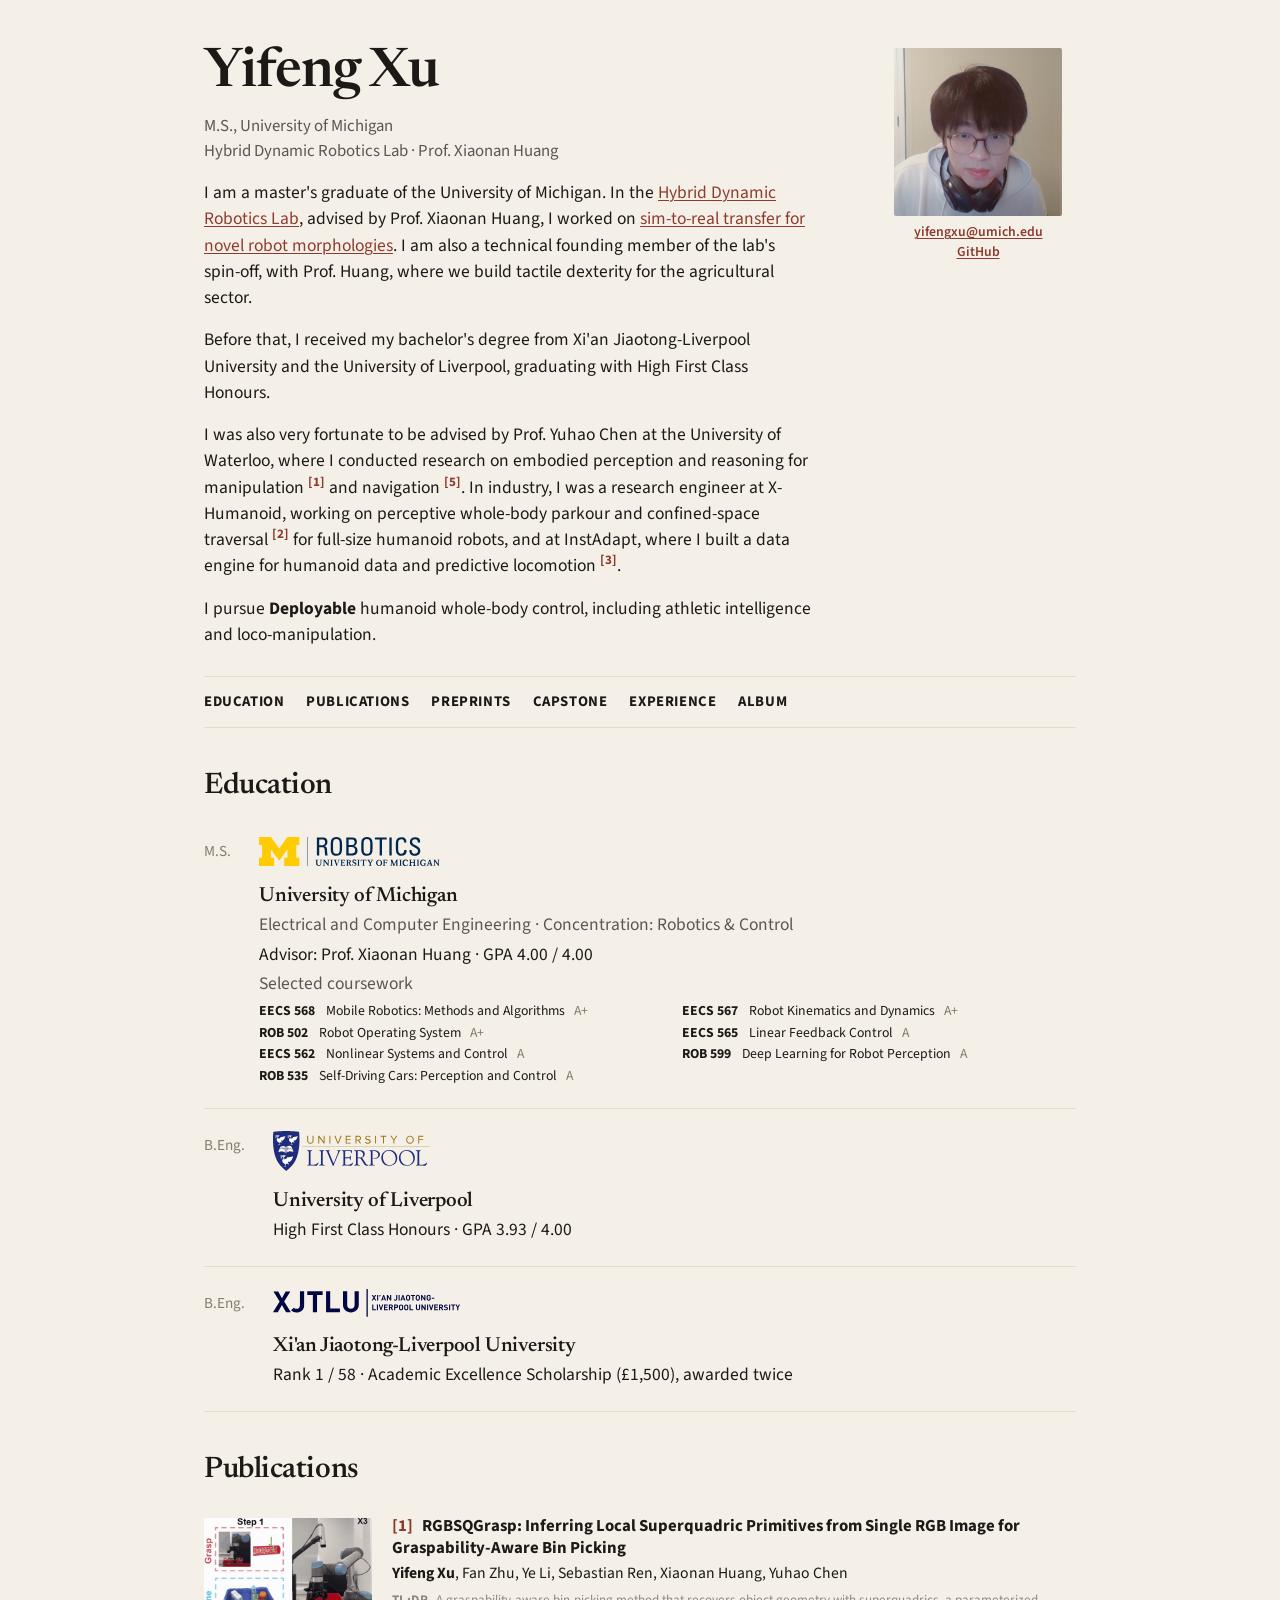
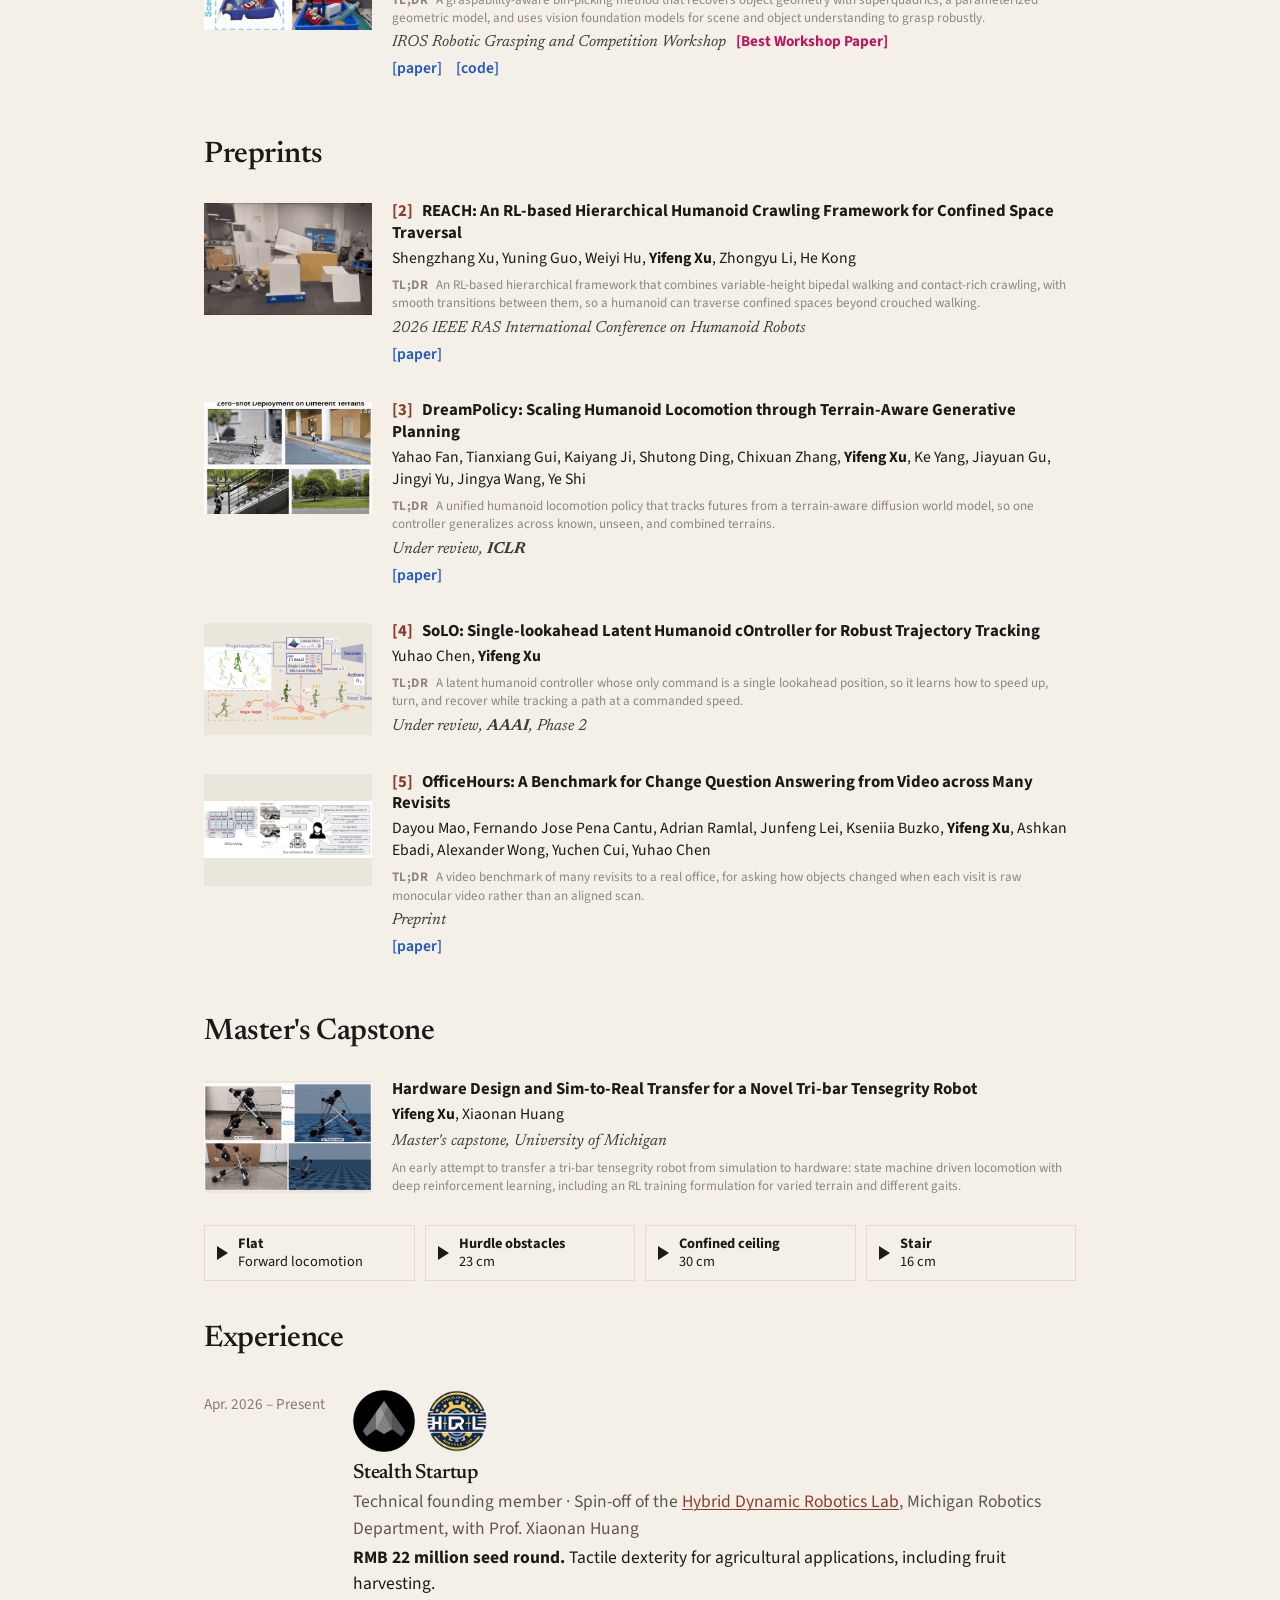
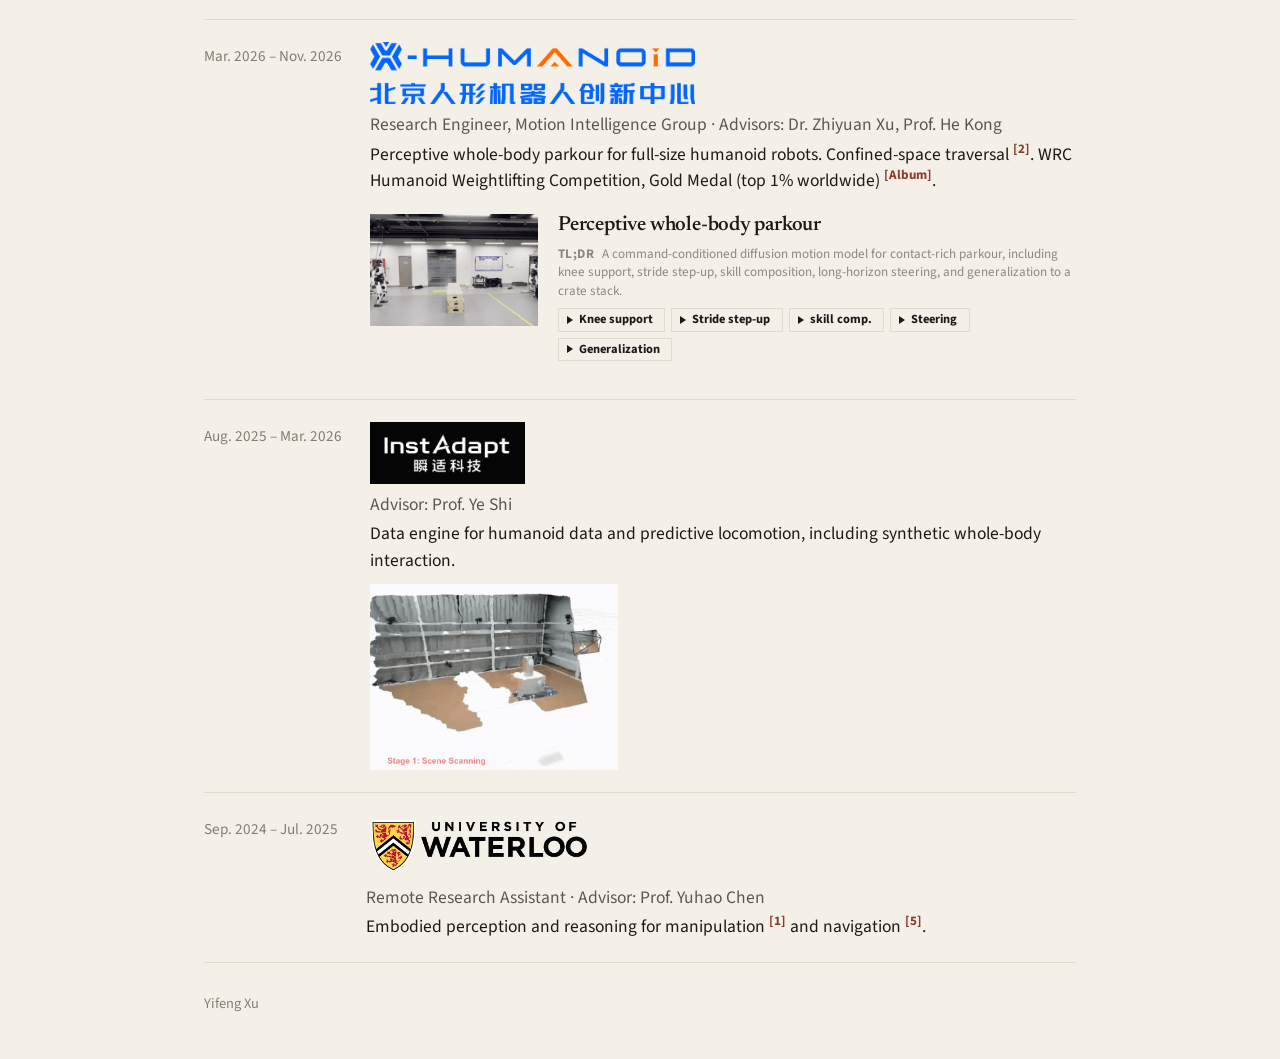
==== index.html @ ada0dcab "Add the watermarked generalization parkour demo and list preprints separately. Co-authored-by: Curso" ====
<!DOCTYPE html>
<html lang="en">
<head>
  <meta charset="utf-8">
  <meta name="viewport" content="width=device-width, initial-scale=1">
  <title>Yifeng Xu</title>
  <meta name="description" content="Yifeng Xu — master's graduate of the University of Michigan. Deployable humanoid whole-body control, including athletic intelligence and loco-manipulation.">
  <link rel="preconnect" href="https://fonts.googleapis.com">
  <link rel="preconnect" href="https://fonts.gstatic.com" crossorigin>
  <link href="https://fonts.googleapis.com/css2?family=Newsreader:ital,opsz,wght@0,6..72,450;0,6..72,560;1,6..72,450&family=Source+Sans+3:ital,wght@0,400;0,600;0,700;1,400&display=swap" rel="stylesheet">
  <link rel="stylesheet" href="style.css">
</head>
<body>
  <div class="wrap">
    <header class="hero">
      <div>
        <h1>Yifeng Xu</h1>
        <p class="role">M.S., University of Michigan<br>Hybrid Dynamic Robotics Lab · Prof. Xiaonan Huang</p>
        <p class="bio">I am a master's graduate of the University of Michigan. In the <a href="https://soft.robotics.umich.edu/">Hybrid Dynamic Robotics Lab</a>, advised by Prof. Xiaonan Huang, I worked on <a href="#capstone">sim-to-real transfer for novel robot morphologies</a>. I am also a technical founding member of the lab's spin-off, with Prof. Huang, where we build tactile dexterity for the agricultural sector.</p>
        <p class="bio">Before that, I received my bachelor's degree from Xi'an Jiaotong-Liverpool University and the University of Liverpool, graduating with High First Class Honours.</p>
        <p class="bio">I was also very fortunate to be advised by Prof. Yuhao Chen at the University of Waterloo, where I conducted research on embodied perception and reasoning for manipulation <a class="cite" href="#pub-1">[1]</a> and navigation <a class="cite" href="#pub-5">[5]</a>. In industry, I was a research engineer at X-Humanoid, working on perceptive whole-body parkour and confined-space traversal <a class="cite" href="#pub-2">[2]</a> for full-size humanoid robots, and at InstAdapt, where I built a data engine for humanoid data and predictive locomotion <a class="cite" href="#pub-3">[3]</a>.</p>
        <p class="bio">I pursue <strong>Deployable</strong> humanoid whole-body control, including athletic intelligence and loco-manipulation.</p>
      </div>
      <div class="identity">
        <img class="portrait" src="assets/portrait.jpg" alt="Portrait of Yifeng Xu">
        <p class="contact"><a href="mailto:yifengxu@umich.edu">yifengxu@umich.edu</a></p>
        <p class="contact"><a href="https://github.com/IlikeSukiyaki">GitHub</a></p>
      </div>
    </header>

    <nav aria-label="Page">
      <a href="#education">Education</a>
      <a href="#publications">Publications</a>
      <a href="#preprints">Preprints</a>
      <a href="#capstone">Capstone</a>
      <a href="#experience">Experience</a>
      <a href="album.html">Album</a>
    </nav>

    <main>
      <section id="education">
        <h2>Education</h2>

        <article class="job">
          <p class="when">M.S.</p>
          <div>
            <a class="school-logo-link" href="https://robotics.umich.edu/"><img class="school-logo school-logo-umich" src="assets/umich-robotics-logo.svg" alt="Michigan Robotics" width="217" height="36"></a>
            <h3>University of Michigan</h3>
            <p class="where">Electrical and Computer Engineering · Concentration: Robotics &amp; Control</p>
            <p>Advisor: Prof. Xiaonan Huang · GPA 4.00 / 4.00</p>
            <p class="where">Selected coursework</p>
            <ul class="courses">
              <li><span class="code">EECS 568</span> Mobile Robotics: Methods and Algorithms <span>A+</span></li>
              <li><span class="code">EECS 567</span> Robot Kinematics and Dynamics <span>A+</span></li>
              <li><span class="code">ROB 502</span> Robot Operating System <span>A+</span></li>
              <li><span class="code">EECS 565</span> Linear Feedback Control <span>A</span></li>
              <li><span class="code">EECS 562</span> Nonlinear Systems and Control <span>A</span></li>
              <li><span class="code">ROB 599</span> Deep Learning for Robot Perception <span>A</span></li>
              <li><span class="code">ROB 535</span> Self-Driving Cars: Perception and Control <span>A</span></li>
            </ul>
          </div>
        </article>

        <article class="job">
          <p class="when">B.Eng.</p>
          <div>
            <a class="school-logo-link" href="https://www.liverpool.ac.uk/"><img class="school-logo" src="assets/uol-logo.svg" alt="University of Liverpool" width="567" height="145"></a>
            <h3>University of Liverpool</h3>
            <p>High First Class Honours · GPA 3.93 / 4.00</p>
          </div>
        </article>

        <article class="job">
          <p class="when">B.Eng.</p>
          <div>
            <a class="school-logo-link" href="https://www.xjtlu.edu.cn/en/"><img class="school-logo school-logo-xjtlu" src="assets/xjtlu-logo.svg" alt="Xi'an Jiaotong-Liverpool University" width="220" height="33"></a>
            <h3>Xi'an Jiaotong-Liverpool University</h3>
            <p>Rank 1 / 58 · Academic Excellence Scholarship (£1,500), awarded twice</p>
          </div>
        </article>
      </section>

      <section id="publications">
        <h2>Publications</h2>

        <article class="pub" id="pub-1">
          <a class="teaser" href="assets/rgbsq_grasp.gif">
            <img src="assets/thumbs/rgbsq_grasp.gif" alt="RGBSQGrasp bin-picking from a single RGB image" width="480" height="360">
          </a>
          <div>
            <h3><span class="pub-no">[1]</span> RGBSQGrasp: Inferring Local Superquadric Primitives from Single RGB Image for Graspability-Aware Bin Picking</h3>
            <p class="authors"><strong>Yifeng Xu</strong>, Fan Zhu, Ye Li, Sebastian Ren, Xiaonan Huang, Yuhao Chen</p>
            <p class="tldr"><span>TL;DR</span> A graspability-aware bin-picking method that recovers object geometry with superquadrics, a parameterized geometric model, and uses vision foundation models for scene and object understanding to grasp robustly.</p>
            <p class="meta">IROS Robotic Grasping and Competition Workshop <span class="award">[Best Workshop Paper]</span></p>
            <p class="links"><a href="https://arxiv.org/abs/2503.02387">[paper]</a> <a href="https://github.com/IlikeSukiyaki/MetaSQGraspnet_public">[code]</a></p>
          </div>
        </article>
      </section>

      <section id="preprints">
        <h2>Preprints</h2>

        <article class="pub" id="pub-2">
          <a class="teaser" href="assets/REACH.gif">
            <img src="assets/thumbs/REACH.gif" alt="Humanoid crawling through a confined space with REACH" width="480" height="270">
          </a>
          <div>
            <h3><span class="pub-no">[2]</span> REACH: An RL-based Hierarchical Humanoid Crawling Framework for Confined Space Traversal</h3>
            <p class="authors">Shengzhang Xu, Yuning Guo, Weiyi Hu, <strong>Yifeng Xu</strong>, Zhongyu Li, He Kong</p>
            <p class="tldr"><span>TL;DR</span> An RL-based hierarchical framework that combines variable-height bipedal walking and contact-rich crawling, with smooth transitions between them, so a humanoid can traverse confined spaces beyond crouched walking.</p>
            <p class="meta">2026 IEEE RAS International Conference on Humanoid Robots</p>
            <p class="links"><a href="assets/ICHR26_preview.pdf">[paper]</a></p>
          </div>
        </article>

        <article class="pub" id="pub-3">
          <a class="teaser" href="assets/dream_policy.gif">
            <img src="assets/thumbs/dream_policy.gif" alt="DreamPolicy humanoid walking across varied terrain" width="480" height="360">
          </a>
          <div>
            <h3><span class="pub-no">[3]</span> DreamPolicy: Scaling Humanoid Locomotion through Terrain-Aware Generative Planning</h3>
            <p class="authors">Yahao Fan, Tianxiang Gui, Kaiyang Ji, Shutong Ding, Chixuan Zhang, <strong>Yifeng Xu</strong>, Ke Yang, Jiayuan Gu, Jingyi Yu, Jingya Wang, Ye Shi</p>
            <p class="tldr"><span>TL;DR</span> A unified humanoid locomotion policy that tracks futures from a terrain-aware diffusion world model, so one controller generalizes across known, unseen, and combined terrains.</p>
            <p class="meta">Under review, <strong>ICLR</strong></p>
            <p class="links"><a href="https://arxiv.org/abs/2505.18780">[paper]</a></p>
          </div>
        </article>

        <article class="pub" id="pub-4">
          <a class="teaser fit" href="assets/solo_main_final.png">
            <img src="assets/solo_main_final.png" alt="SoLO architecture for single-lookahead latent humanoid trajectory tracking" width="2090" height="1038">
          </a>
          <div>
            <h3><span class="pub-no">[4]</span> SoLO: Single-lookahead Latent Humanoid cOntroller for Robust Trajectory Tracking</h3>
            <p class="authors">Yuhao Chen, <strong>Yifeng Xu</strong></p>
            <p class="tldr"><span>TL;DR</span> A latent humanoid controller whose only command is a single lookahead position, so it learns how to speed up, turn, and recover while tracking a path at a commanded speed.</p>
            <p class="meta">Under review, <strong>AAAI</strong>, Phase 2</p>
          </div>
        </article>

        <article class="pub" id="pub-5">
          <a class="teaser fit" href="assets/office_hour.png">
            <img src="assets/office_hour.png" alt="OfficeHours benchmark: an office map, revisit videos, and change questions for a surveillance robot" width="1627" height="553">
          </a>
          <div>
            <h3><span class="pub-no">[5]</span> OfficeHours: A Benchmark for Change Question Answering from Video across Many Revisits</h3>
            <p class="authors">Dayou Mao, Fernando Jose Pena Cantu, Adrian Ramlal, Junfeng Lei, Kseniia Buzko, <strong>Yifeng Xu</strong>, Ashkan Ebadi, Alexander Wong, Yuchen Cui, Yuhao Chen</p>
            <p class="tldr"><span>TL;DR</span> A video benchmark of many revisits to a real office, for asking how objects changed when each visit is raw monocular video rather than an aligned scan.</p>
            <p class="meta">Preprint</p>
            <p class="links"><a href="https://openreview.net/forum?id=2dByqivksZ">[paper]</a></p>
          </div>
        </article>
      </section>

      <section id="capstone">
        <h2>Master's Capstone</h2>

        <article class="pub">
          <a class="teaser fit" href="assets/robot_design_and_2steps.gif">
            <img src="assets/thumbs/robot_design_and_2steps.gif" alt="Tri-bar tensegrity robot: hardware design beside the MuJoCo model, and a two-step gait on the real robot and in simulation" width="480" height="307">
          </a>
          <div>
            <h3>Hardware Design and Sim-to-Real Transfer for a Novel Tri-bar Tensegrity Robot</h3>
            <p class="authors"><strong>Yifeng Xu</strong>, Xiaonan Huang</p>
            <p class="meta">Master's capstone, University of Michigan</p>
            <p class="tldr">An early attempt to transfer a tri-bar tensegrity robot from simulation to hardware: state machine driven locomotion with deep reinforcement learning, including an RL training formulation for varied terrain and different gaits.</p>
          </div>
        </article>
        <div class="terrain">
          <a href="assets/tensegrity/flat.gif" data-caption="Flat — forward locomotion" data-alt="Four views of the tri-bar tensegrity robot walking forward on flat ground">
            <span class="play" aria-hidden="true"></span>
            <span><strong>Flat</strong> Forward locomotion</span>
          </a>
          <a href="assets/tensegrity/hurdle.gif" data-caption="Hurdle obstacles — 23 cm" data-alt="Four views of the robot crossing 23 cm hurdle obstacles">
            <span class="play" aria-hidden="true"></span>
            <span><strong>Hurdle obstacles</strong> 23 cm</span>
          </a>
          <a href="assets/tensegrity/lintel.gif" data-caption="Confined ceiling — 30 cm" data-alt="Four views of the robot passing under a 30 cm confined ceiling">
            <span class="play" aria-hidden="true"></span>
            <span><strong>Confined ceiling</strong> 30 cm</span>
          </a>
          <a href="assets/tensegrity/stair.gif" data-caption="Stair — 16 cm" data-alt="Four views of the robot climbing 16 cm stairs">
            <span class="play" aria-hidden="true"></span>
            <span><strong>Stair</strong> 16 cm</span>
          </a>
        </div>
      </section>

      <section id="experience">
        <h2>Experience</h2>

        <article class="job">
          <p class="when">Apr. 2026 – Present</p>
          <div>
            <div class="logo-row">
              <img class="org-logo org-mark" src="assets/stealth-logo.png" alt="" width="200" height="200">
              <a href="https://soft.robotics.umich.edu/"><img class="org-logo" src="assets/hdrl-logo.png" alt="Hybrid Dynamic Robotics Lab" width="155" height="160"></a>
            </div>
            <h3>Stealth Startup</h3>
            <p class="where">Technical founding member · Spin-off of the <a href="https://soft.robotics.umich.edu/">Hybrid Dynamic Robotics Lab</a>, Michigan Robotics Department, with Prof. Xiaonan Huang</p>
            <p><strong>RMB 22 million seed round.</strong> Tactile dexterity for agricultural applications, including fruit harvesting.</p>
          </div>
        </article>

        <article class="job">
          <p class="when">Mar. 2026 – Nov. 2026</p>
          <div>
            <img class="org-logo" src="assets/x-humanoid-logo.png" alt="X-Humanoid 北京人形机器人创新中心" width="792" height="151">
            <p class="where">Research Engineer, Motion Intelligence Group · Advisors: Dr. Zhiyuan Xu, Prof. He Kong</p>
            <p>Perceptive whole-body parkour for full-size humanoid robots. Confined-space traversal <a class="cite" href="#pub-2">[2]</a>. WRC Humanoid Weightlifting Competition, Gold Medal (top 1% worldwide) <a class="cite" href="album.html#games">[Album]</a>.</p>
            <article class="pub" id="parkour">
              <a class="teaser" href="assets/perceptive_parkour.gif">
                <img src="assets/thumbs/perceptive_parkour.gif" alt="Humanoid robot performing perceptive whole-body parkour" width="480" height="270">
              </a>
              <div>
                <h3>Perceptive whole-body parkour</h3>
                <p class="tldr"><span>TL;DR</span> A command-conditioned diffusion motion model for contact-rich parkour, including knee support, stride step-up, skill composition, long-horizon steering, and generalization to a crate stack.</p>
                <div class="terrain modes">
                  <a href="assets/parkour_demo.mp4?v=wm2" data-video data-caption="Knee support onto the box, then a jump down" data-alt="Humanoid robot using a knee to get onto a box, then jumping down">
                    <span class="play" aria-hidden="true"></span>
                    <span><strong>Knee support</strong></span>
                  </a>
                  <a href="assets/parkour/stepup_supportdown_demo.mp4?v=wm2" data-video data-caption="Stride step-up onto the box, then a one-hand support down" data-alt="Humanoid robot stepping onto a box with a large stride, then descending with one-hand support">
                    <span class="play" aria-hidden="true"></span>
                    <span><strong>Stride step-up</strong></span>
                  </a>
                  <a href="assets/parkour/long_horizon_skill_demo.mp4?v=wm2" data-video data-caption="Long-horizon skill composition: walk, climb up, climb down, walk" data-alt="Humanoid robot walking, climbing onto a box, climbing down, and walking on">
                    <span class="play" aria-hidden="true"></span>
                    <span><strong>skill comp.</strong></span>
                  </a>
                  <a href="assets/parkour/long_horizonlargebox_steering_demo.mp4?v=wm2" data-video data-caption="Long-horizon steering over a large box" data-alt="Humanoid robot steering across a large box during long-horizon parkour">
                    <span class="play" aria-hidden="true"></span>
                    <span><strong>Steering</strong></span>
                  </a>
                  <a href="assets/parkour/generalization_test.mp4?v=2" data-video data-caption="Generalization on a stack of crates, shown beside the elevation map" data-alt="Humanoid robot climbing a stack of crates while an elevation map shows the perceived terrain">
                    <span class="play" aria-hidden="true"></span>
                    <span><strong>Generalization</strong></span>
                  </a>
                </div>
              </div>
            </article>
          </div>
        </article>

        <article class="job">
          <p class="when">Aug. 2025 – Mar. 2026</p>
          <div>
            <img class="org-logo" src="assets/instadapt-logo.png" alt="InstAdapt 瞬适科技" width="396" height="158">
            <p class="where">Advisor: Prof. Ye Shi</p>
            <p>Data engine for humanoid data and predictive locomotion, including synthetic whole-body interaction.</p>
            <img class="demo" src="assets/humanoid_object_interaction.gif" alt="Synthetic humanoid whole-body object interaction" width="720" height="540">
          </div>
        </article>

        <article class="job">
          <p class="when">Sep. 2024 – Jul. 2025</p>
          <div>
            <a class="org-link" href="https://uwaterloo.ca/"><img class="org-logo" src="assets/uwaterloo-logo.png" alt="University of Waterloo" width="798" height="219"></a>
            <p class="where">Remote Research Assistant · Advisor: Prof. Yuhao Chen</p>
            <p>Embodied perception and reasoning for manipulation <a class="cite" href="#pub-1">[1]</a> and navigation <a class="cite" href="#pub-5">[5]</a>.</p>
          </div>
        </article>
      </section>

    </main>

    <footer>
      <p>Yifeng Xu</p>
    </footer>
  </div>

  <dialog class="lightbox" id="lightbox">
    <img alt="">
    <video controls playsinline hidden></video>
    <p></p>
  </dialog>
  <script>
    const lightbox = document.getElementById("lightbox");
    const lightboxImg = lightbox.querySelector("img");
    const lightboxVideo = lightbox.querySelector("video");
    const lightboxCaption = lightbox.querySelector("p");

    document.querySelectorAll(".terrain a").forEach((link) => {
      link.addEventListener("click", (event) => {
        event.preventDefault();
        const isVideo = link.hasAttribute("data-video");
        lightboxImg.hidden = isVideo;
        lightboxVideo.hidden = !isVideo;
        if (isVideo) {
          lightboxImg.removeAttribute("src");
          lightboxVideo.src = link.href;
        } else {
          lightboxVideo.pause();
          lightboxVideo.removeAttribute("src");
          lightboxImg.src = link.href;
          lightboxImg.alt = link.dataset.alt || "";
        }
        lightboxCaption.textContent = link.dataset.caption || link.innerText;
        lightbox.showModal();
        if (isVideo) lightboxVideo.play().catch(() => {});
      });
    });

    lightbox.addEventListener("click", (event) => {
      if (event.target.closest("video")) return;
      lightbox.close();
    });
    lightbox.addEventListener("close", () => {
      lightboxImg.removeAttribute("src");
      lightboxImg.hidden = false;
      lightboxVideo.pause();
      lightboxVideo.removeAttribute("src");
      lightboxVideo.load();
      lightboxVideo.hidden = true;
    });
  </script>
  <script data-goatcounter="https://eigenxu.goatcounter.com/count"
          async src="https://gc.zgo.at/count.js"></script>
</body>
</html>
---- style.css ----
:root {
  --bg: #f4f0e8;
  --ink: #1c1916;
  --muted: #5c564e;
  --faint: #847c72;
  --line: #e2dacd;
  --accent: #8d3b2c;
  --serif: "Newsreader", "Iowan Old Style", Palatino, "Palatino Linotype", Georgia, serif;
  --sans: "Source Sans 3", "Segoe UI", Helvetica, Arial, sans-serif;
  --measure: 920px;
}

* { box-sizing: border-box; }

html { scroll-behavior: auto; }

body {
  margin: 0;
  background: var(--bg);
  color: var(--ink);
  font-family: var(--sans);
  font-size: 17.5px;
  line-height: 1.5;
}

.wrap {
  max-width: var(--measure);
  margin: 0 auto;
  padding: 48px 24px 32px;
}

a {
  color: var(--accent);
  text-decoration-thickness: 1px;
  text-underline-offset: 2px;
}

a:hover { text-decoration: none; }

.hero {
  display: grid;
  grid-template-columns: 1fr 196px;
  gap: 36px;
  align-items: start;
}

.kicker {
  margin: 0 0 8px;
  color: var(--accent);
  font-size: 0.82rem;
  font-weight: 700;
  letter-spacing: 0.08em;
  text-transform: uppercase;
}

h1 {
  margin: 0;
  font-family: var(--serif);
  font-weight: 560;
  font-size: 3.4rem;
  line-height: 0.95;
  letter-spacing: -0.02em;
}

.role {
  margin: 14px 0 0;
  color: var(--muted);
  font-size: 1.05rem;
}

.bio {
  margin: 16px 0 0;
  max-width: 38rem;
}

.identity {
  display: flex;
  flex-direction: column;
  align-items: center;
  width: 196px;
  margin-top: 0;
  text-align: center;
}

.contact {
  margin: 8px 0 0;
  font-size: 0.86rem;
  font-weight: 600;
  line-height: 1.3;
}

.contact + .contact { margin-top: 2px; }

.portrait {
  width: 168px;
  height: 168px;
  object-fit: cover;
  object-position: center;
  border-radius: 2px;
}

nav {
  display: flex;
  gap: 22px;
  margin-top: 28px;
  padding: 14px 0;
  border-top: 1px solid var(--line);
  border-bottom: 1px solid var(--line);
}

nav a {
  color: var(--ink);
  font-size: 0.92rem;
  font-weight: 700;
  letter-spacing: 0.04em;
  text-transform: uppercase;
  text-decoration: none;
}

nav a:hover,
nav a[aria-current="page"] { color: var(--accent); }

.page-head { margin: 0; }

.page-head a {
  color: var(--ink);
  font-family: var(--serif);
  font-size: 1.85rem;
  font-weight: 560;
  letter-spacing: -0.02em;
  line-height: 1;
  text-decoration: none;
}

.page-head a:hover { color: var(--accent); }

section { padding-top: 36px; }

h2 {
  margin: 0 0 6px;
  font-family: var(--serif);
  font-weight: 560;
  font-size: 1.85rem;
  letter-spacing: -0.015em;
}

.pub {
  display: grid;
  grid-template-columns: 168px 1fr;
  gap: 4px 20px;
  align-items: start;
  padding: 18px 0 16px;
}

.job {
  padding: 22px 0;
  border-bottom: 1px solid var(--line);
}

.pub h3,
.job h3 {
  margin: 0;
  font-weight: 700;
  line-height: 1.3;
}

.pub h3 {
  font-family: var(--sans);
  font-size: 1.05rem;
  letter-spacing: 0;
}

.pub { scroll-margin-top: 12px; }

#capstone { scroll-margin-top: 12px; }

.pub-no {
  margin-right: 0.35em;
  color: var(--accent);
  font-weight: 700;
}

.cite {
  color: var(--accent);
  font-size: 0.75em;
  font-weight: 700;
  line-height: 0;
  text-decoration: none;
  vertical-align: super;
}

.cite:hover { text-decoration: underline; }

.job h3 {
  font-family: var(--serif);
  font-weight: 560;
  font-size: 1.28rem;
  letter-spacing: -0.01em;
}

.authors,
.pub p,
.job p {
  margin: 3px 0 0;
}

.authors {
  color: var(--ink);
  font-size: 0.98rem;
  font-weight: 400;
  line-height: 1.4;
}

.authors strong {
  font-weight: 700;
}

.pub .tldr {
  margin: 6px 0 0;
  color: rgba(92, 86, 78, 0.68);
  font-size: 0.82rem;
  line-height: 1.4;
}

.pub .tldr span {
  margin-right: 0.35em;
  font-weight: 700;
  letter-spacing: 0.03em;
}

.meta {
  color: #3f3a36;
  font-family: var(--serif);
  font-style: italic;
  font-size: 1rem;
}

.meta strong {
  font-style: italic;
}

.links {
  margin-top: 2px;
  font-size: 0.98rem;
}

.links a {
  margin-right: 0.7em;
  color: #1a56c4;
  font-weight: 600;
  text-decoration: none;
}

.links a:hover { text-decoration: underline; }

.award {
  margin-left: 6px;
  color: #be185d;
  font-family: var(--sans);
  font-style: normal;
  font-weight: 700;
  font-size: 0.95rem;
}

.note {
  margin-left: 8px;
  color: var(--faint);
  font-family: var(--sans);
  font-style: normal;
  font-size: 0.85rem;
}

.teaser {
  display: flex;
  align-items: center;
  justify-content: center;
  width: 168px;
  height: 112px;
  margin: 2px 0 0;
  overflow: hidden;
  background: #ebe6dc;
}

.teaser img {
  display: block;
  width: 100%;
  height: 100%;
  max-width: none;
  max-height: none;
  object-fit: cover;
  object-position: center;
  background: transparent;
  border: none;
}

.teaser.fit img { object-fit: contain; }

.logo-row {
  display: flex;
  align-items: center;
  gap: 12px;
  margin: 0 0 8px;
}

.org-logo {
  display: block;
  height: 62px;
  width: auto;
  max-width: 100%;
  margin: 0 0 8px;
}

a.org-link {
  display: block;
  line-height: 0;
  text-decoration: none;
}

.logo-row .org-logo { margin: 0; }

.logo-row a {
  line-height: 0;
  text-decoration: none;
}

.school-logo-link {
  display: inline-block;
  line-height: 0;
  margin: 0 0 8px;
  text-decoration: none;
}

.school-logo {
  display: block;
  height: 40px;
  width: auto;
  max-width: 100%;
}

.school-logo-umich { height: 30px; }

.school-logo-xjtlu { height: 28px; }

.demo {
  display: block;
  width: 248px;
  max-width: 100%;
  height: auto;
  margin-top: 10px;
}

.job {
  display: grid;
  grid-template-columns: max-content 1fr;
  gap: 12px 28px;
  align-items: start;
}

.when {
  margin: 3px 0 0;
  color: var(--faint);
  font-size: 0.95rem;
  font-variant-numeric: tabular-nums;
  white-space: nowrap;
}

.where { color: var(--muted); }

.courses {
  list-style: none;
  display: grid;
  grid-template-columns: 1fr 1fr;
  gap: 1px 28px;
  margin: 4px 0 0;
  padding: 0;
}

.courses li {
  margin: 0;
  padding: 1px 0;
  font-size: 0.86rem;
  line-height: 1.35;
}

.courses .code {
  margin-right: 8px;
  color: var(--ink);
  font-weight: 700;
}

.courses li > span:last-child {
  margin-left: 6px;
  color: var(--faint);
}

.terrain {
  display: grid;
  grid-template-columns: repeat(4, minmax(0, 1fr));
  gap: 10px;
  margin: 14px 0 0;
}

.terrain.modes {
  display: flex;
  flex-wrap: wrap;
  gap: 6px;
  margin: 8px 0 0;
}

.terrain.modes a {
  width: auto;
  padding: 3px 8px;
  gap: 6px;
  font-size: 0.78rem;
}

.terrain.modes strong {
  display: inline;
  margin-right: 0.28em;
}

.terrain.modes .play {
  border-width: 4px 0 4px 6px;
}

.terrain a {
  display: flex;
  align-items: center;
  gap: 10px;
  min-width: 0;
  padding: 9px 12px;
  border: 1px solid var(--line);
  color: var(--ink);
  font-size: 0.9rem;
  line-height: 1.25;
  text-decoration: none;
}

.terrain a:hover {
  border-color: var(--accent);
  color: var(--accent);
}

.terrain strong {
  display: block;
  font-weight: 700;
}

.terrain .play {
  flex: none;
  width: 0;
  height: 0;
  border-style: solid;
  border-width: 7px 0 7px 11px;
  border-color: transparent transparent transparent currentColor;
}

.album-set { margin-top: 8px; }
.album-set + .album-set { margin-top: 34px; }

.album-set h3 {
  margin: 0;
  font-family: var(--serif);
  font-weight: 560;
  font-size: 1.28rem;
  letter-spacing: -0.01em;
}

.album {
  display: grid;
  grid-template-columns: repeat(2, minmax(0, 1fr));
  gap: 26px 20px;
  margin: 12px 0 0;
}

.album figure { margin: 0; }

.album a {
  display: block;
  line-height: 0;
  background: #ebe6dc;
}

.album img {
  display: block;
  width: 100%;
  min-width: 0;
  max-width: 100%;
  height: auto;
  aspect-ratio: 4 / 3;
  object-fit: cover;
  object-position: center;
}

.album figcaption {
  margin-top: 8px;
  color: var(--muted);
  font-size: 0.92rem;
  line-height: 1.4;
}

.album figcaption strong {
  display: block;
  color: var(--ink);
  font-weight: 700;
}

.lightbox {
  width: min(1280px, 94vw);
  max-height: 92vh;
  margin: auto;
  padding: 0;
  border: none;
  background: transparent;
  overflow: visible;
}

.lightbox::backdrop {
  background: rgba(28, 25, 22, 0.78);
}

.lightbox img,
.lightbox video {
  display: block;
  width: 100%;
  max-height: 82vh;
  object-fit: contain;
  background: #1c1916;
}

.lightbox img[hidden],
.lightbox video[hidden] {
  display: none;
}

.lightbox p {
  margin: 10px 0 0;
  color: #f4f0e8;
  font-size: 0.95rem;
  line-height: 1.4;
}

footer {
  margin-top: 8px;
  padding: 22px 0 12px;
  color: var(--faint);
  font-size: 0.9rem;
}

footer p { margin: 0; }

@media (max-width: 680px) {
  .wrap { padding-top: 28px; }

  h1 { font-size: 2.6rem; }

  .hero {
    grid-template-columns: 1fr;
  }

  .identity {
    order: -1;
    align-items: flex-start;
    width: auto;
    margin-top: 0;
    margin-bottom: 8px;
    text-align: left;
  }

  .portrait {
    width: 128px;
    height: 128px;
  }

  .job { grid-template-columns: 1fr; gap: 2px; }

  .courses { grid-template-columns: 1fr; }

  .pub {
    grid-template-columns: 112px 1fr;
    gap: 12px;
    align-items: start;
  }

  .teaser {
    width: 112px;
    height: 76px;
  }

  nav { flex-wrap: wrap; row-gap: 8px; }

  nav a { flex-shrink: 0; }

  .album { grid-template-columns: minmax(0, 1fr); }

  .terrain { grid-template-columns: repeat(2, minmax(0, 1fr)); }
}
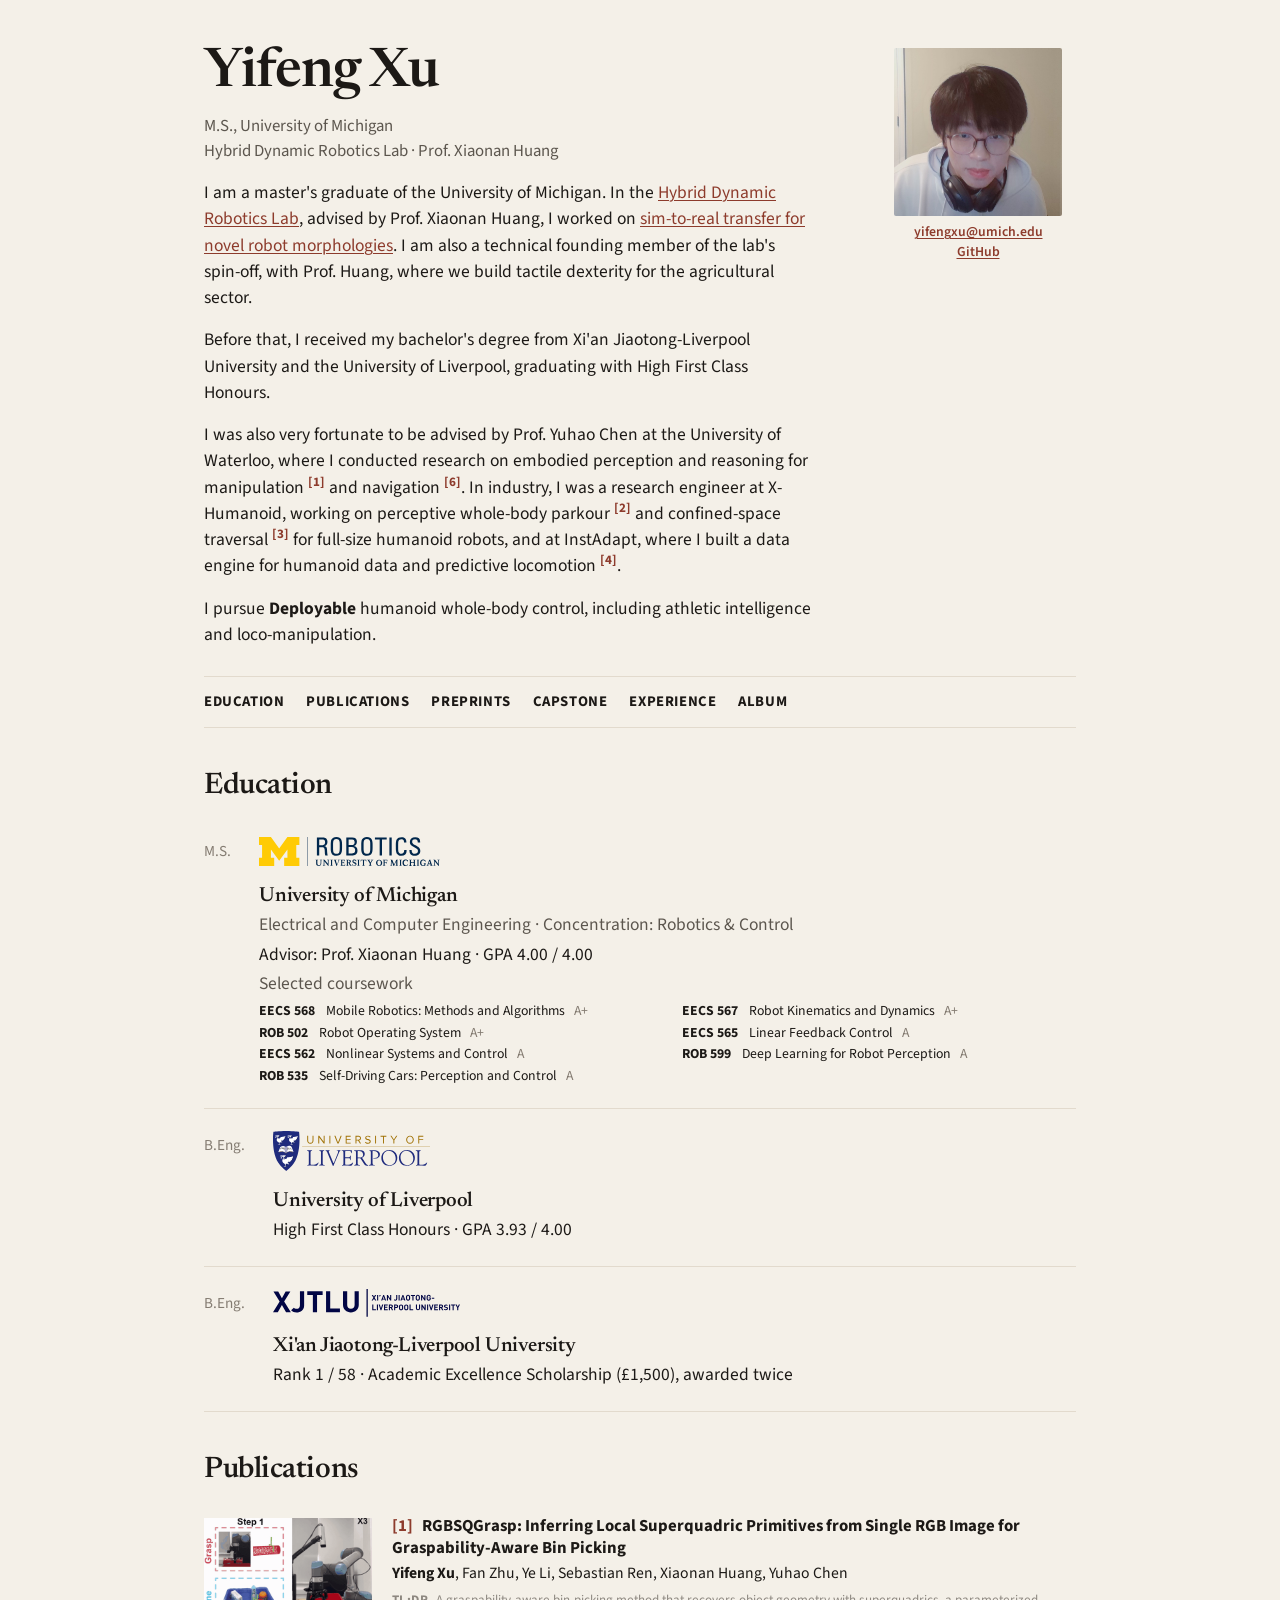
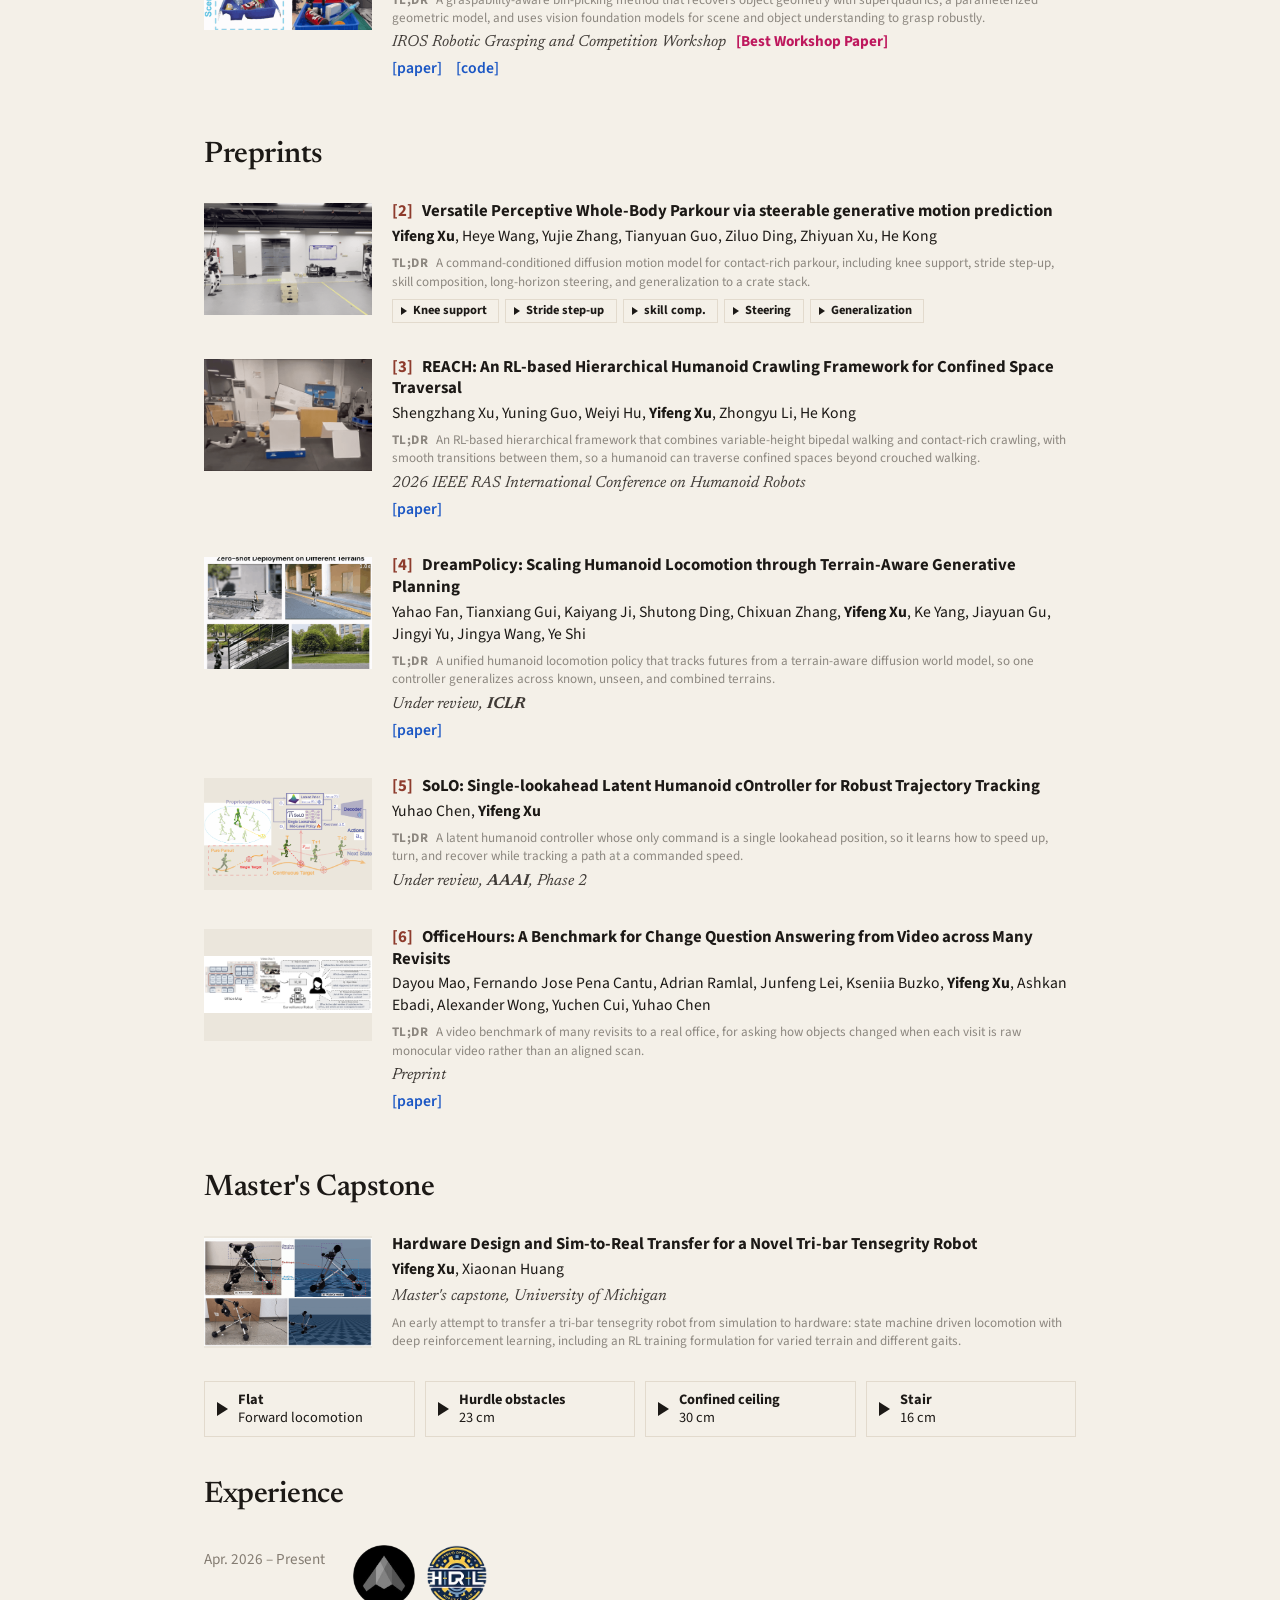
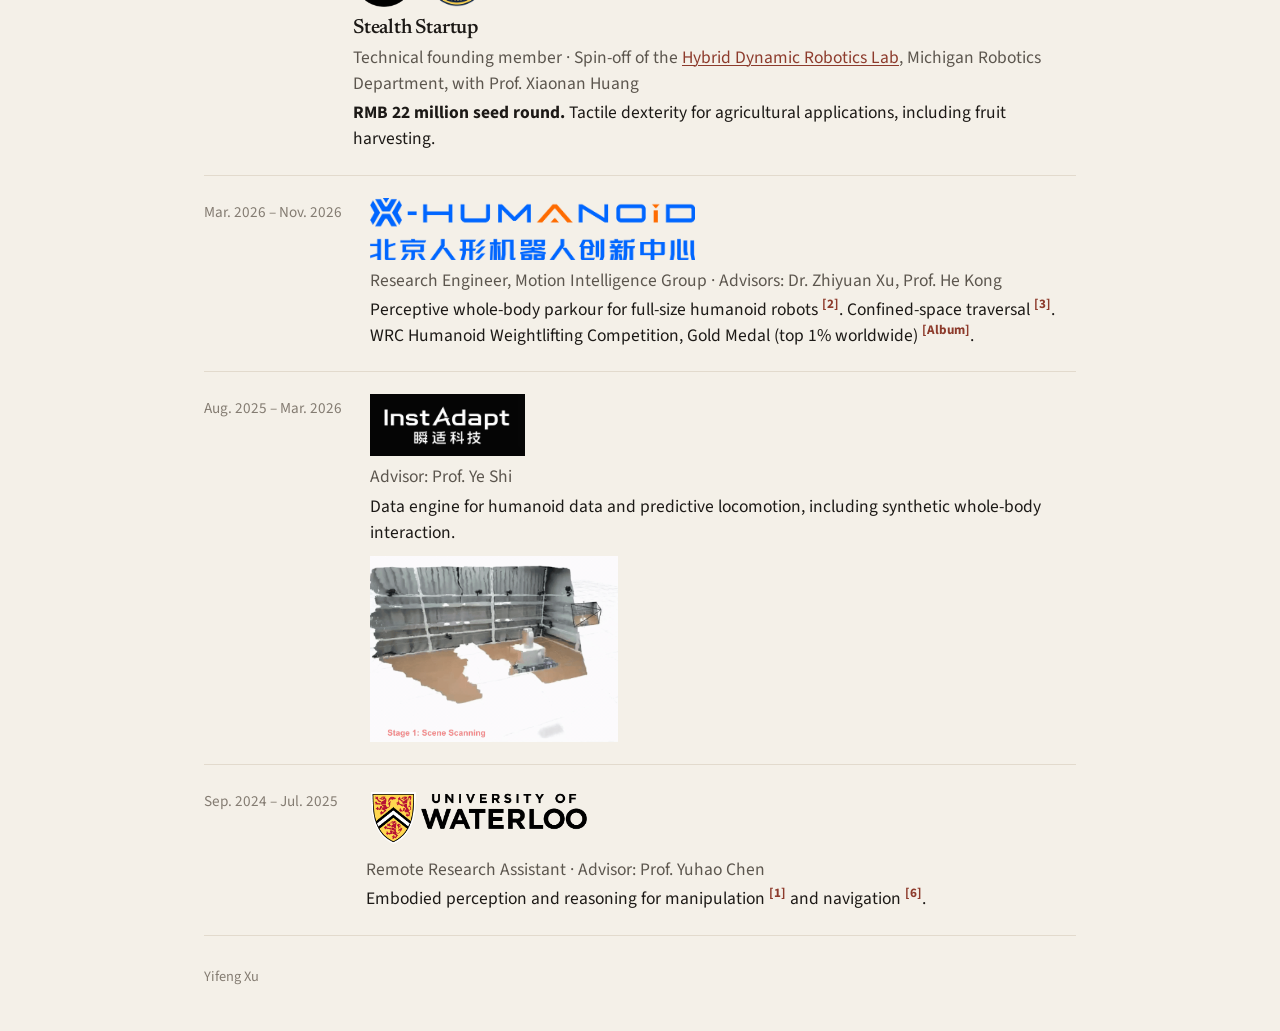
==== commit e7514893: "Put the parkour project back in Preprints." ====
--- a/index.html
+++ b/index.html
@@ -18,7 +18,7 @@
         <p class="role">M.S., University of Michigan<br>Hybrid Dynamic Robotics Lab · Prof. Xiaonan Huang</p>
         <p class="bio">I am a master's graduate of the University of Michigan. In the <a href="https://soft.robotics.umich.edu/">Hybrid Dynamic Robotics Lab</a>, advised by Prof. Xiaonan Huang, I worked on <a href="#capstone">sim-to-real transfer for novel robot morphologies</a>. I am also a technical founding member of the lab's spin-off, with Prof. Huang, where we build tactile dexterity for the agricultural sector.</p>
         <p class="bio">Before that, I received my bachelor's degree from Xi'an Jiaotong-Liverpool University and the University of Liverpool, graduating with High First Class Honours.</p>
-        <p class="bio">I was also very fortunate to be advised by Prof. Yuhao Chen at the University of Waterloo, where I conducted research on embodied perception and reasoning for manipulation <a class="cite" href="#pub-1">[1]</a> and navigation <a class="cite" href="#pub-5">[5]</a>. In industry, I was a research engineer at X-Humanoid, working on perceptive whole-body parkour and confined-space traversal <a class="cite" href="#pub-2">[2]</a> for full-size humanoid robots, and at InstAdapt, where I built a data engine for humanoid data and predictive locomotion <a class="cite" href="#pub-3">[3]</a>.</p>
+        <p class="bio">I was also very fortunate to be advised by Prof. Yuhao Chen at the University of Waterloo, where I conducted research on embodied perception and reasoning for manipulation <a class="cite" href="#pub-1">[1]</a> and navigation <a class="cite" href="#pub-6">[6]</a>. In industry, I was a research engineer at X-Humanoid, working on perceptive whole-body parkour <a class="cite" href="#pub-2">[2]</a> and confined-space traversal <a class="cite" href="#pub-3">[3]</a> for full-size humanoid robots, and at InstAdapt, where I built a data engine for humanoid data and predictive locomotion <a class="cite" href="#pub-4">[4]</a>.</p>
         <p class="bio">I pursue <strong>Deployable</strong> humanoid whole-body control, including athletic intelligence and loco-manipulation.</p>
       </div>
       <div class="identity">
@@ -101,11 +101,44 @@
         <h2>Preprints</h2>
 
         <article class="pub" id="pub-2">
+          <a class="teaser" href="assets/perceptive_parkour.gif">
+            <img src="assets/thumbs/perceptive_parkour.gif" alt="Humanoid robot performing perceptive whole-body parkour" width="480" height="270">
+          </a>
+          <div>
+            <h3><span class="pub-no">[2]</span> Versatile Perceptive Whole-Body Parkour via steerable generative motion prediction</h3>
+            <p class="authors"><strong>Yifeng Xu</strong>, Heye Wang, Yujie Zhang, Tianyuan Guo, Ziluo Ding, Zhiyuan Xu, He Kong</p>
+            <p class="tldr"><span>TL;DR</span> A command-conditioned diffusion motion model for contact-rich parkour, including knee support, stride step-up, skill composition, long-horizon steering, and generalization to a crate stack.</p>
+            <div class="terrain modes">
+              <a href="assets/parkour_demo.mp4?v=wm2" data-video data-caption="Knee support onto the box, then a jump down" data-alt="Humanoid robot using a knee to get onto a box, then jumping down">
+                <span class="play" aria-hidden="true"></span>
+                <span><strong>Knee support</strong></span>
+              </a>
+              <a href="assets/parkour/stepup_supportdown_demo.mp4?v=wm2" data-video data-caption="Stride step-up onto the box, then a one-hand support down" data-alt="Humanoid robot stepping onto a box with a large stride, then descending with one-hand support">
+                <span class="play" aria-hidden="true"></span>
+                <span><strong>Stride step-up</strong></span>
+              </a>
+              <a href="assets/parkour/long_horizon_skill_demo.mp4?v=wm2" data-video data-caption="Long-horizon skill composition: walk, climb up, climb down, walk" data-alt="Humanoid robot walking, climbing onto a box, climbing down, and walking on">
+                <span class="play" aria-hidden="true"></span>
+                <span><strong>skill comp.</strong></span>
+              </a>
+              <a href="assets/parkour/long_horizonlargebox_steering_demo.mp4?v=wm2" data-video data-caption="Long-horizon steering over a large box" data-alt="Humanoid robot steering across a large box during long-horizon parkour">
+                <span class="play" aria-hidden="true"></span>
+                <span><strong>Steering</strong></span>
+              </a>
+              <a href="assets/parkour/generalization_test.mp4?v=2" data-video data-caption="Generalization on a stack of crates, shown beside the elevation map" data-alt="Humanoid robot climbing a stack of crates while an elevation map shows the perceived terrain">
+                <span class="play" aria-hidden="true"></span>
+                <span><strong>Generalization</strong></span>
+              </a>
+            </div>
+          </div>
+        </article>
+
+        <article class="pub" id="pub-3">
           <a class="teaser" href="assets/REACH.gif">
             <img src="assets/thumbs/REACH.gif" alt="Humanoid crawling through a confined space with REACH" width="480" height="270">
           </a>
           <div>
-            <h3><span class="pub-no">[2]</span> REACH: An RL-based Hierarchical Humanoid Crawling Framework for Confined Space Traversal</h3>
+            <h3><span class="pub-no">[3]</span> REACH: An RL-based Hierarchical Humanoid Crawling Framework for Confined Space Traversal</h3>
             <p class="authors">Shengzhang Xu, Yuning Guo, Weiyi Hu, <strong>Yifeng Xu</strong>, Zhongyu Li, He Kong</p>
             <p class="tldr"><span>TL;DR</span> An RL-based hierarchical framework that combines variable-height bipedal walking and contact-rich crawling, with smooth transitions between them, so a humanoid can traverse confined spaces beyond crouched walking.</p>
             <p class="meta">2026 IEEE RAS International Conference on Humanoid Robots</p>
@@ -113,12 +146,12 @@
           </div>
         </article>
 
-        <article class="pub" id="pub-3">
+        <article class="pub" id="pub-4">
           <a class="teaser" href="assets/dream_policy.gif">
             <img src="assets/thumbs/dream_policy.gif" alt="DreamPolicy humanoid walking across varied terrain" width="480" height="360">
           </a>
           <div>
-            <h3><span class="pub-no">[3]</span> DreamPolicy: Scaling Humanoid Locomotion through Terrain-Aware Generative Planning</h3>
+            <h3><span class="pub-no">[4]</span> DreamPolicy: Scaling Humanoid Locomotion through Terrain-Aware Generative Planning</h3>
             <p class="authors">Yahao Fan, Tianxiang Gui, Kaiyang Ji, Shutong Ding, Chixuan Zhang, <strong>Yifeng Xu</strong>, Ke Yang, Jiayuan Gu, Jingyi Yu, Jingya Wang, Ye Shi</p>
             <p class="tldr"><span>TL;DR</span> A unified humanoid locomotion policy that tracks futures from a terrain-aware diffusion world model, so one controller generalizes across known, unseen, and combined terrains.</p>
             <p class="meta">Under review, <strong>ICLR</strong></p>
@@ -126,24 +159,24 @@
           </div>
         </article>
 
-        <article class="pub" id="pub-4">
+        <article class="pub" id="pub-5">
           <a class="teaser fit" href="assets/solo_main_final.png">
             <img src="assets/solo_main_final.png" alt="SoLO architecture for single-lookahead latent humanoid trajectory tracking" width="2090" height="1038">
           </a>
           <div>
-            <h3><span class="pub-no">[4]</span> SoLO: Single-lookahead Latent Humanoid cOntroller for Robust Trajectory Tracking</h3>
+            <h3><span class="pub-no">[5]</span> SoLO: Single-lookahead Latent Humanoid cOntroller for Robust Trajectory Tracking</h3>
             <p class="authors">Yuhao Chen, <strong>Yifeng Xu</strong></p>
             <p class="tldr"><span>TL;DR</span> A latent humanoid controller whose only command is a single lookahead position, so it learns how to speed up, turn, and recover while tracking a path at a commanded speed.</p>
             <p class="meta">Under review, <strong>AAAI</strong>, Phase 2</p>
           </div>
         </article>
 
-        <article class="pub" id="pub-5">
+        <article class="pub" id="pub-6">
           <a class="teaser fit" href="assets/office_hour.png">
             <img src="assets/office_hour.png" alt="OfficeHours benchmark: an office map, revisit videos, and change questions for a surveillance robot" width="1627" height="553">
           </a>
           <div>
-            <h3><span class="pub-no">[5]</span> OfficeHours: A Benchmark for Change Question Answering from Video across Many Revisits</h3>
+            <h3><span class="pub-no">[6]</span> OfficeHours: A Benchmark for Change Question Answering from Video across Many Revisits</h3>
             <p class="authors">Dayou Mao, Fernando Jose Pena Cantu, Adrian Ramlal, Junfeng Lei, Kseniia Buzko, <strong>Yifeng Xu</strong>, Ashkan Ebadi, Alexander Wong, Yuchen Cui, Yuhao Chen</p>
             <p class="tldr"><span>TL;DR</span> A video benchmark of many revisits to a real office, for asking how objects changed when each visit is raw monocular video rather than an aligned scan.</p>
             <p class="meta">Preprint</p>
@@ -207,38 +240,7 @@
           <div>
             <img class="org-logo" src="assets/x-humanoid-logo.png" alt="X-Humanoid 北京人形机器人创新中心" width="792" height="151">
             <p class="where">Research Engineer, Motion Intelligence Group · Advisors: Dr. Zhiyuan Xu, Prof. He Kong</p>
-            <p>Perceptive whole-body parkour for full-size humanoid robots. Confined-space traversal <a class="cite" href="#pub-2">[2]</a>. WRC Humanoid Weightlifting Competition, Gold Medal (top 1% worldwide) <a class="cite" href="album.html#games">[Album]</a>.</p>
-            <article class="pub" id="parkour">
-              <a class="teaser" href="assets/perceptive_parkour.gif">
-                <img src="assets/thumbs/perceptive_parkour.gif" alt="Humanoid robot performing perceptive whole-body parkour" width="480" height="270">
-              </a>
-              <div>
-                <h3>Perceptive whole-body parkour</h3>
-                <p class="tldr"><span>TL;DR</span> A command-conditioned diffusion motion model for contact-rich parkour, including knee support, stride step-up, skill composition, long-horizon steering, and generalization to a crate stack.</p>
-                <div class="terrain modes">
-                  <a href="assets/parkour_demo.mp4?v=wm2" data-video data-caption="Knee support onto the box, then a jump down" data-alt="Humanoid robot using a knee to get onto a box, then jumping down">
-                    <span class="play" aria-hidden="true"></span>
-                    <span><strong>Knee support</strong></span>
-                  </a>
-                  <a href="assets/parkour/stepup_supportdown_demo.mp4?v=wm2" data-video data-caption="Stride step-up onto the box, then a one-hand support down" data-alt="Humanoid robot stepping onto a box with a large stride, then descending with one-hand support">
-                    <span class="play" aria-hidden="true"></span>
-                    <span><strong>Stride step-up</strong></span>
-                  </a>
-                  <a href="assets/parkour/long_horizon_skill_demo.mp4?v=wm2" data-video data-caption="Long-horizon skill composition: walk, climb up, climb down, walk" data-alt="Humanoid robot walking, climbing onto a box, climbing down, and walking on">
-                    <span class="play" aria-hidden="true"></span>
-                    <span><strong>skill comp.</strong></span>
-                  </a>
-                  <a href="assets/parkour/long_horizonlargebox_steering_demo.mp4?v=wm2" data-video data-caption="Long-horizon steering over a large box" data-alt="Humanoid robot steering across a large box during long-horizon parkour">
-                    <span class="play" aria-hidden="true"></span>
-                    <span><strong>Steering</strong></span>
-                  </a>
-                  <a href="assets/parkour/generalization_test.mp4?v=2" data-video data-caption="Generalization on a stack of crates, shown beside the elevation map" data-alt="Humanoid robot climbing a stack of crates while an elevation map shows the perceived terrain">
-                    <span class="play" aria-hidden="true"></span>
-                    <span><strong>Generalization</strong></span>
-                  </a>
-                </div>
-              </div>
-            </article>
+            <p>Perceptive whole-body parkour for full-size humanoid robots <a class="cite" href="#pub-2">[2]</a>. Confined-space traversal <a class="cite" href="#pub-3">[3]</a>. WRC Humanoid Weightlifting Competition, Gold Medal (top 1% worldwide) <a class="cite" href="album.html#games">[Album]</a>.</p>
           </div>
         </article>
 
@@ -257,7 +259,7 @@
           <div>
             <a class="org-link" href="https://uwaterloo.ca/"><img class="org-logo" src="assets/uwaterloo-logo.png" alt="University of Waterloo" width="798" height="219"></a>
             <p class="where">Remote Research Assistant · Advisor: Prof. Yuhao Chen</p>
-            <p>Embodied perception and reasoning for manipulation <a class="cite" href="#pub-1">[1]</a> and navigation <a class="cite" href="#pub-5">[5]</a>.</p>
+            <p>Embodied perception and reasoning for manipulation <a class="cite" href="#pub-1">[1]</a> and navigation <a class="cite" href="#pub-6">[6]</a>.</p>
           </div>
         </article>
       </section>
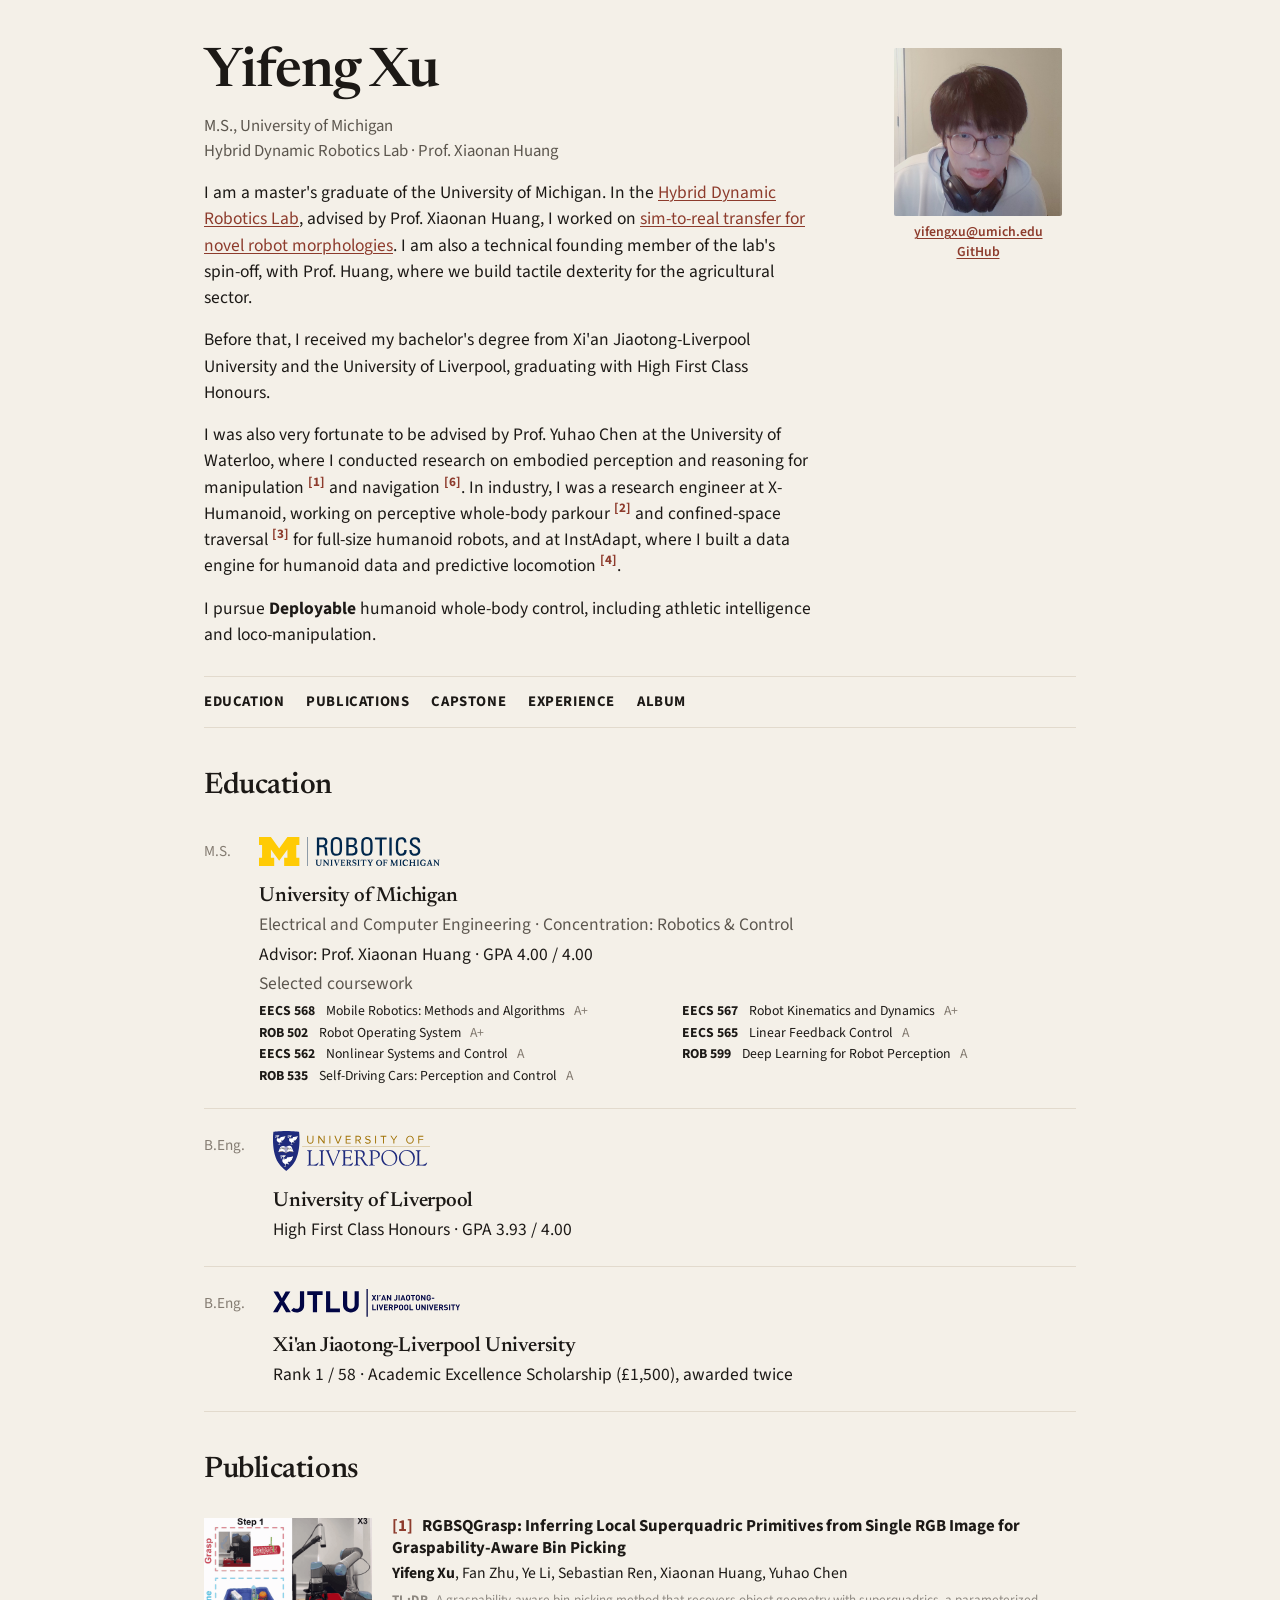
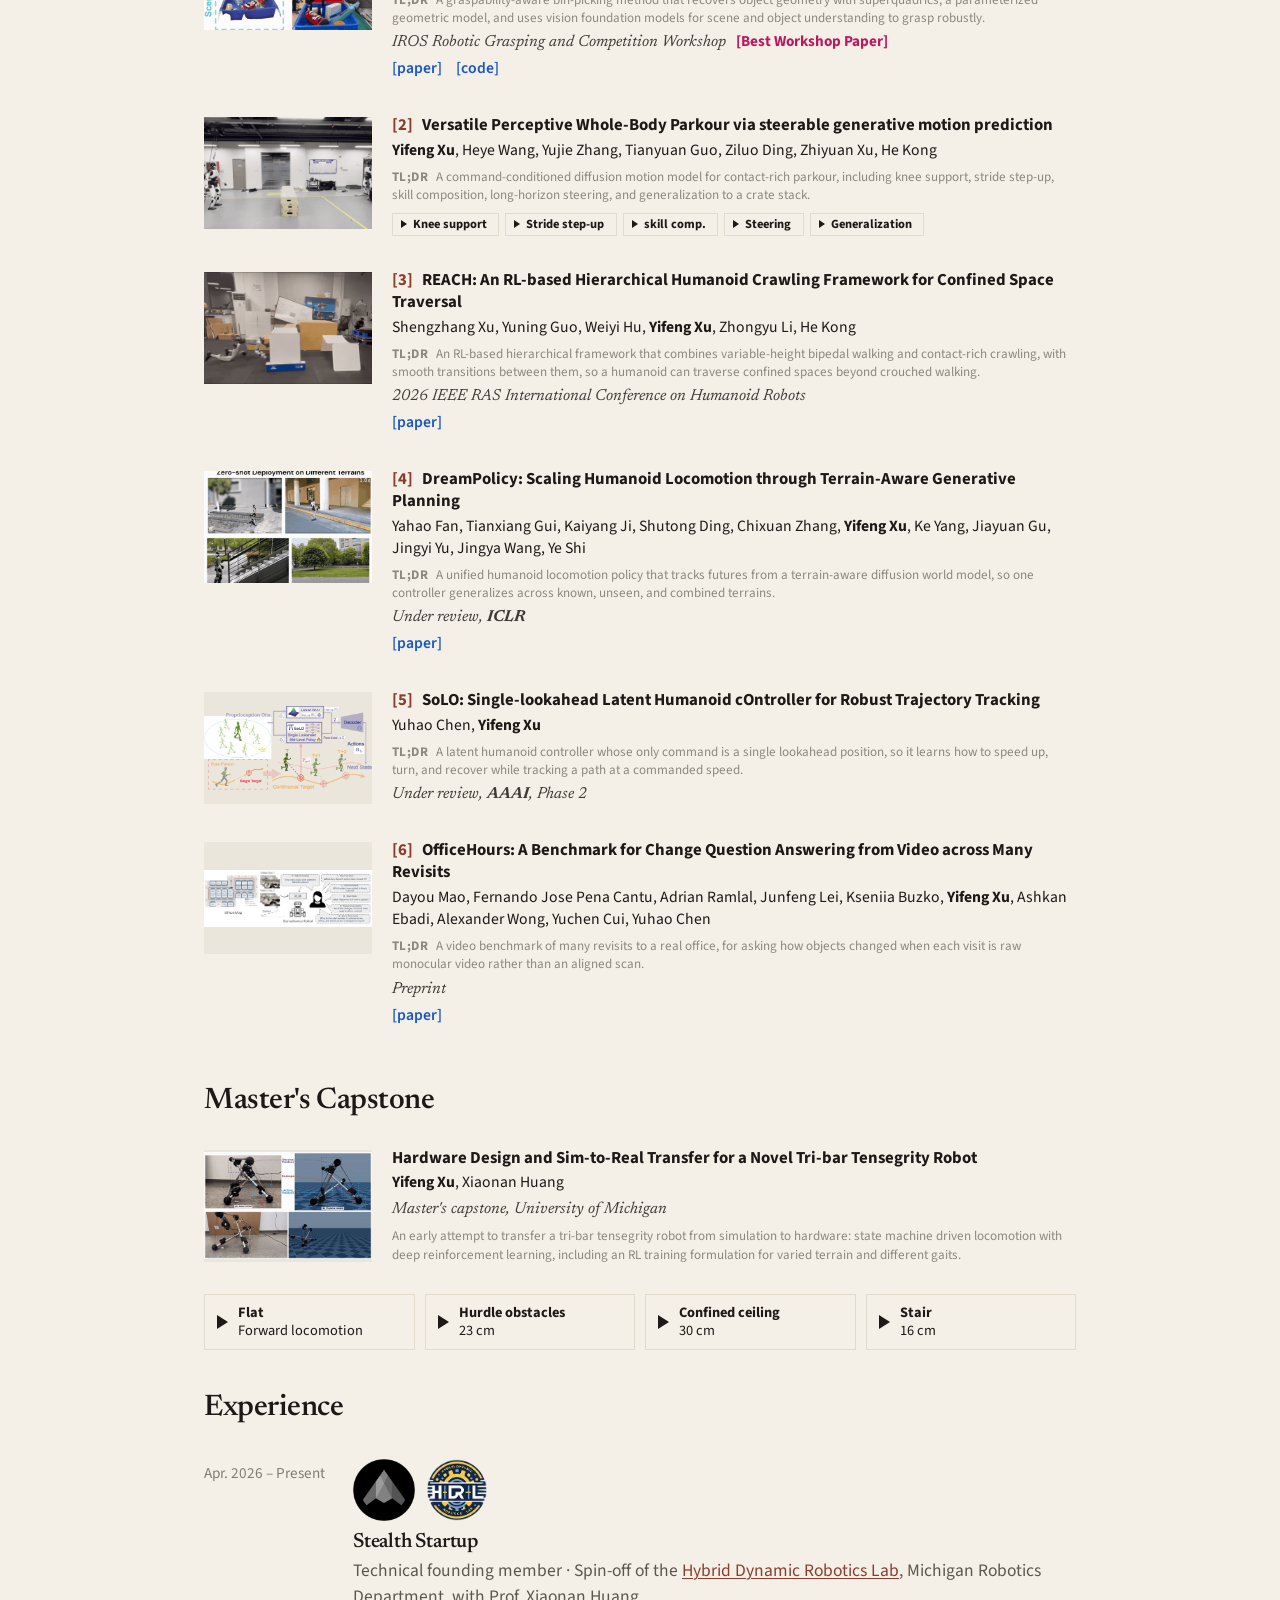
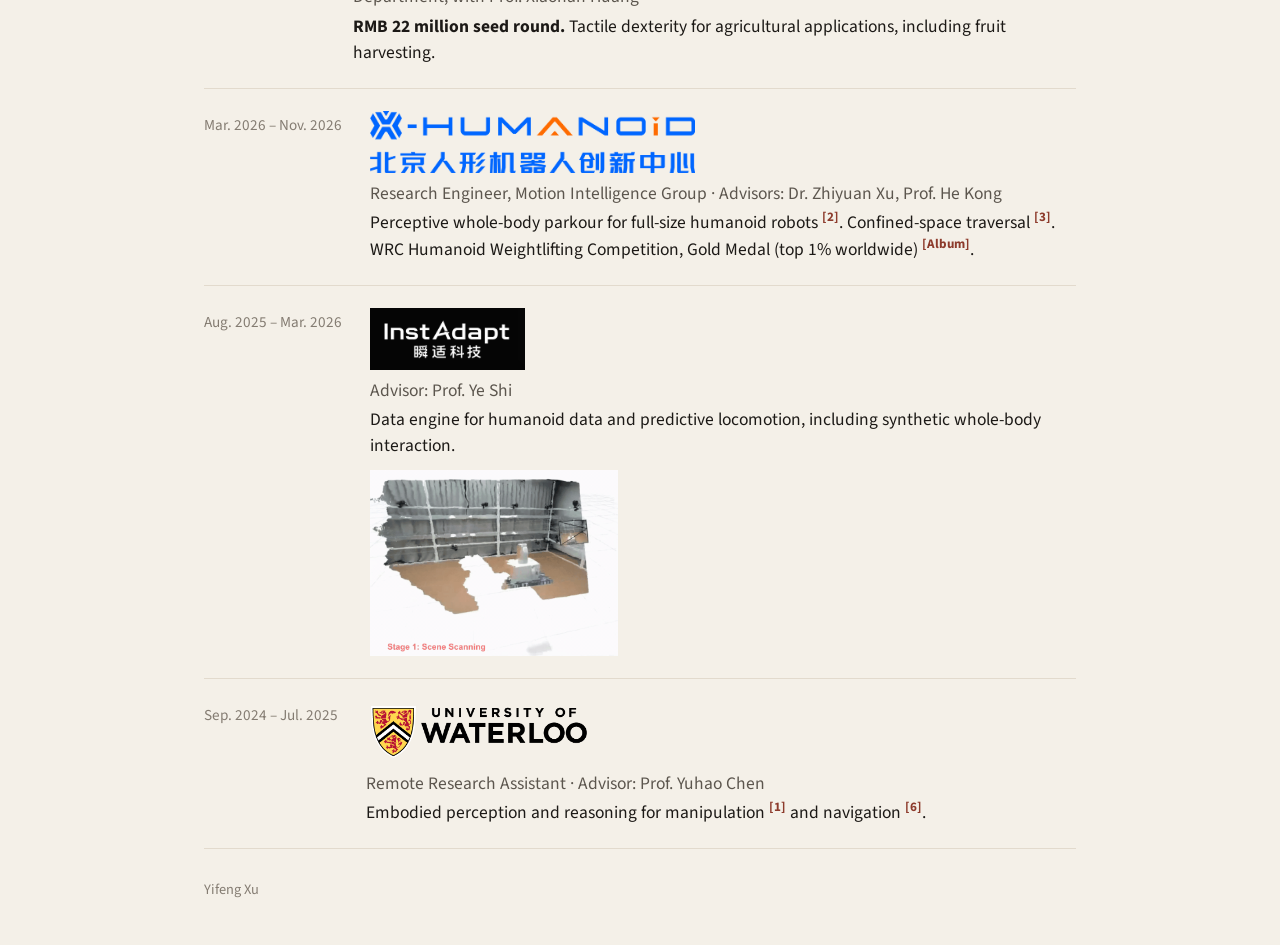
==== commit e5f2ea66: "List every paper under Publications." ====
--- a/index.html
+++ b/index.html
@@ -31,7 +31,6 @@
     <nav aria-label="Page">
       <a href="#education">Education</a>
       <a href="#publications">Publications</a>
-      <a href="#preprints">Preprints</a>
       <a href="#capstone">Capstone</a>
       <a href="#experience">Experience</a>
       <a href="album.html">Album</a>
@@ -95,10 +94,6 @@
             <p class="links"><a href="https://arxiv.org/abs/2503.02387">[paper]</a> <a href="https://github.com/IlikeSukiyaki/MetaSQGraspnet_public">[code]</a></p>
           </div>
         </article>
-      </section>
-
-      <section id="preprints">
-        <h2>Preprints</h2>
 
         <article class="pub" id="pub-2">
           <a class="teaser" href="assets/perceptive_parkour.gif">
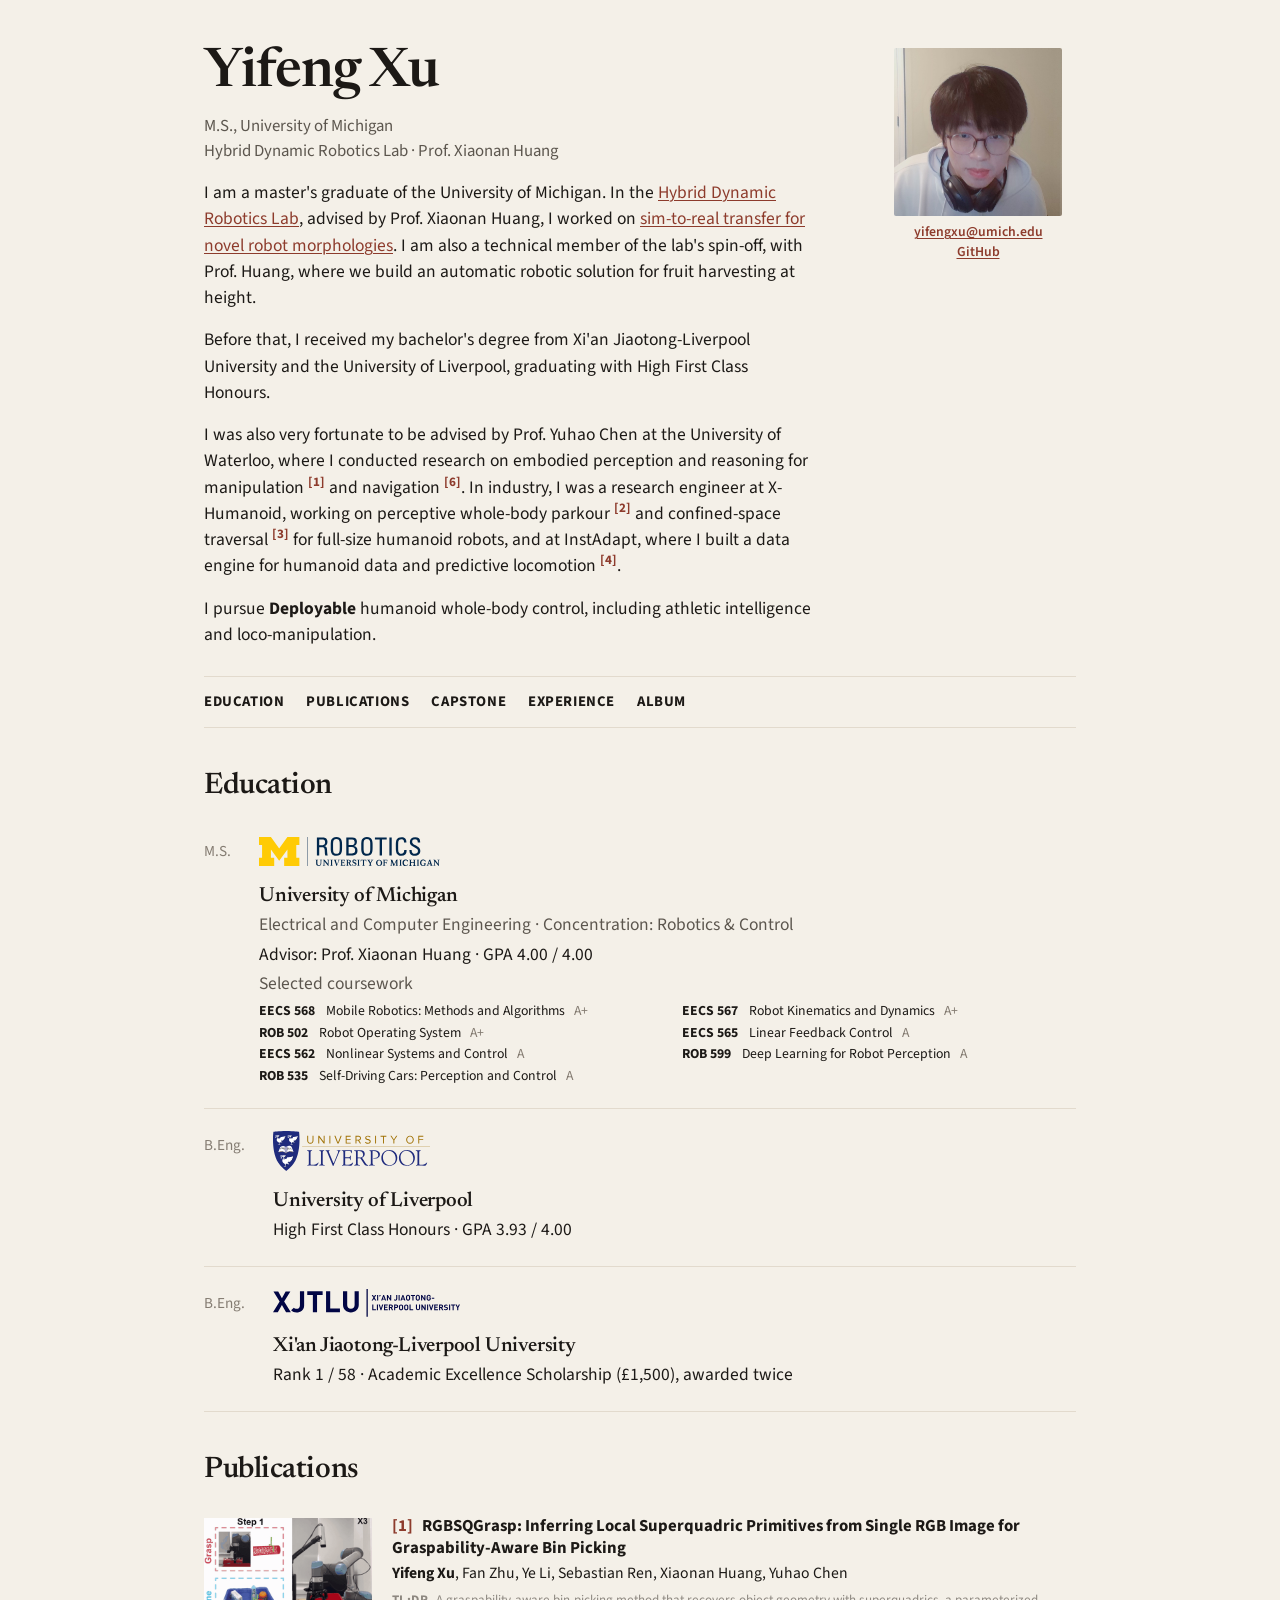
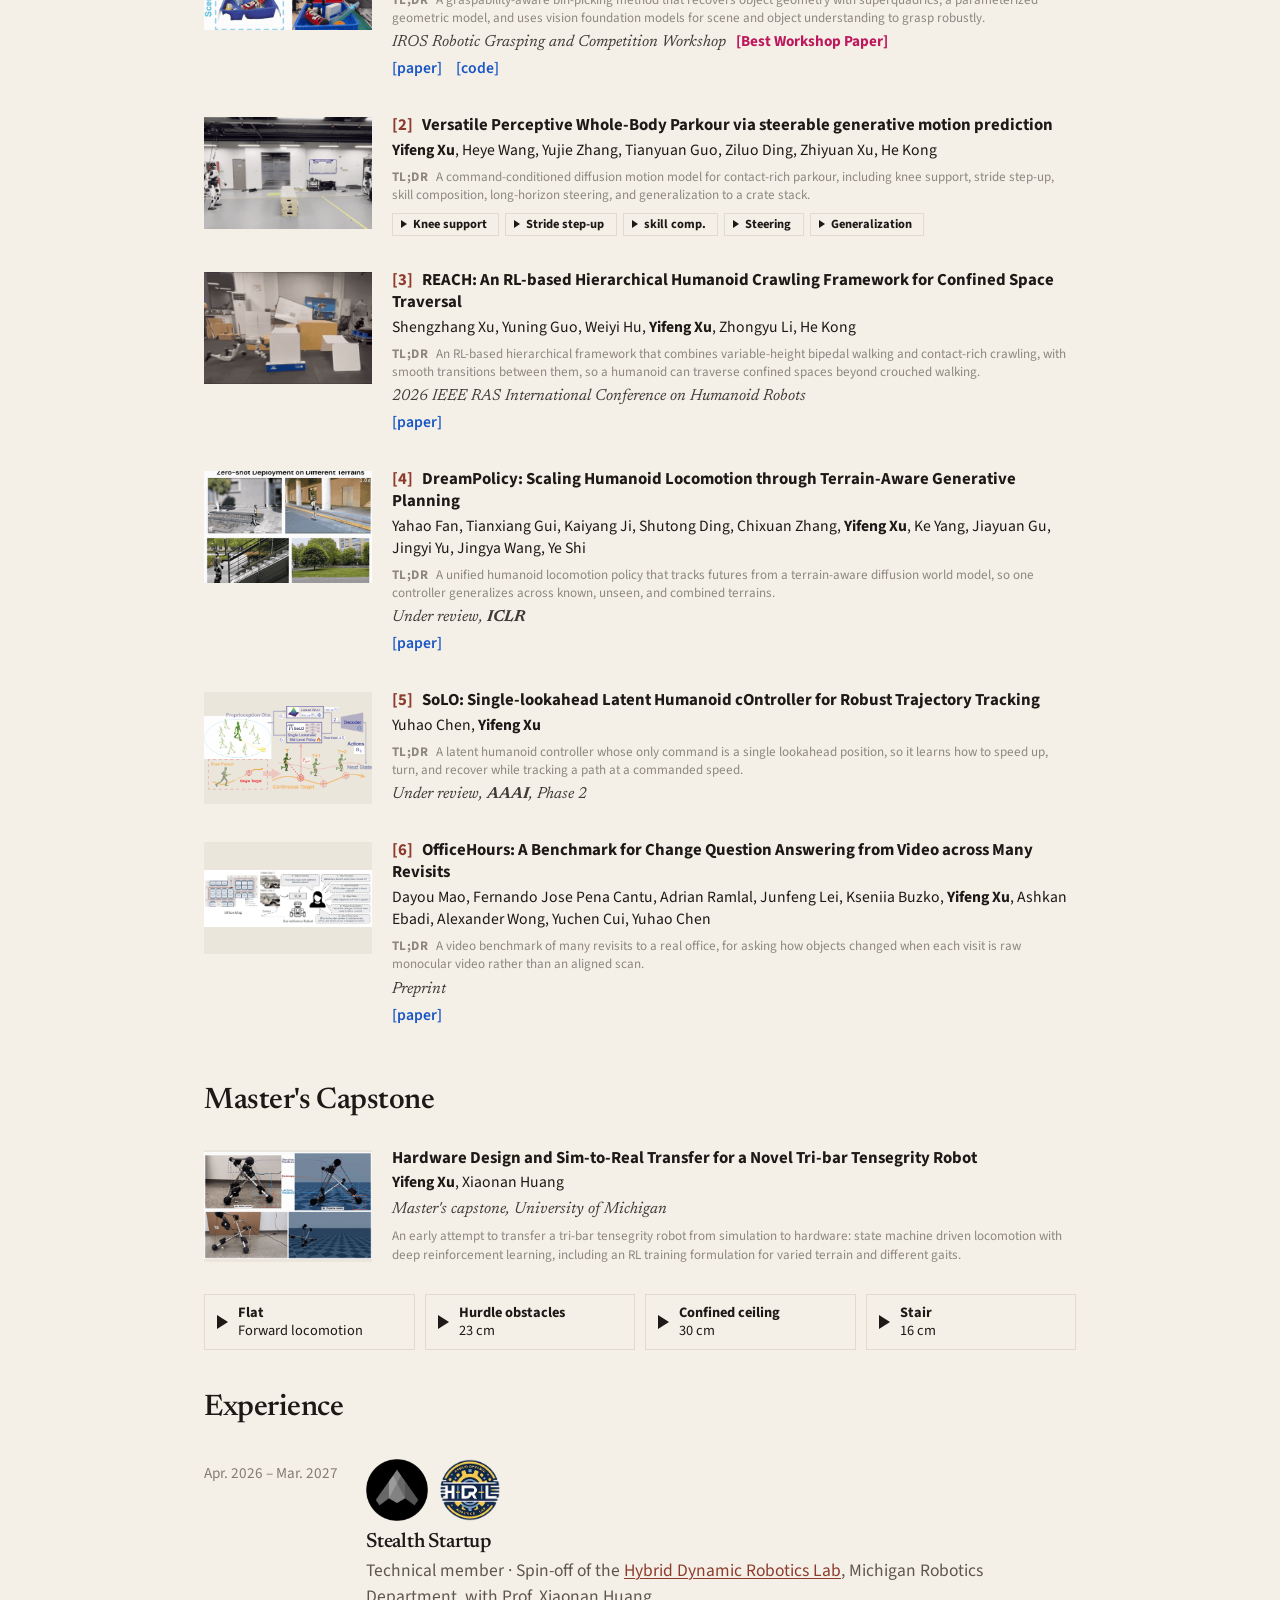
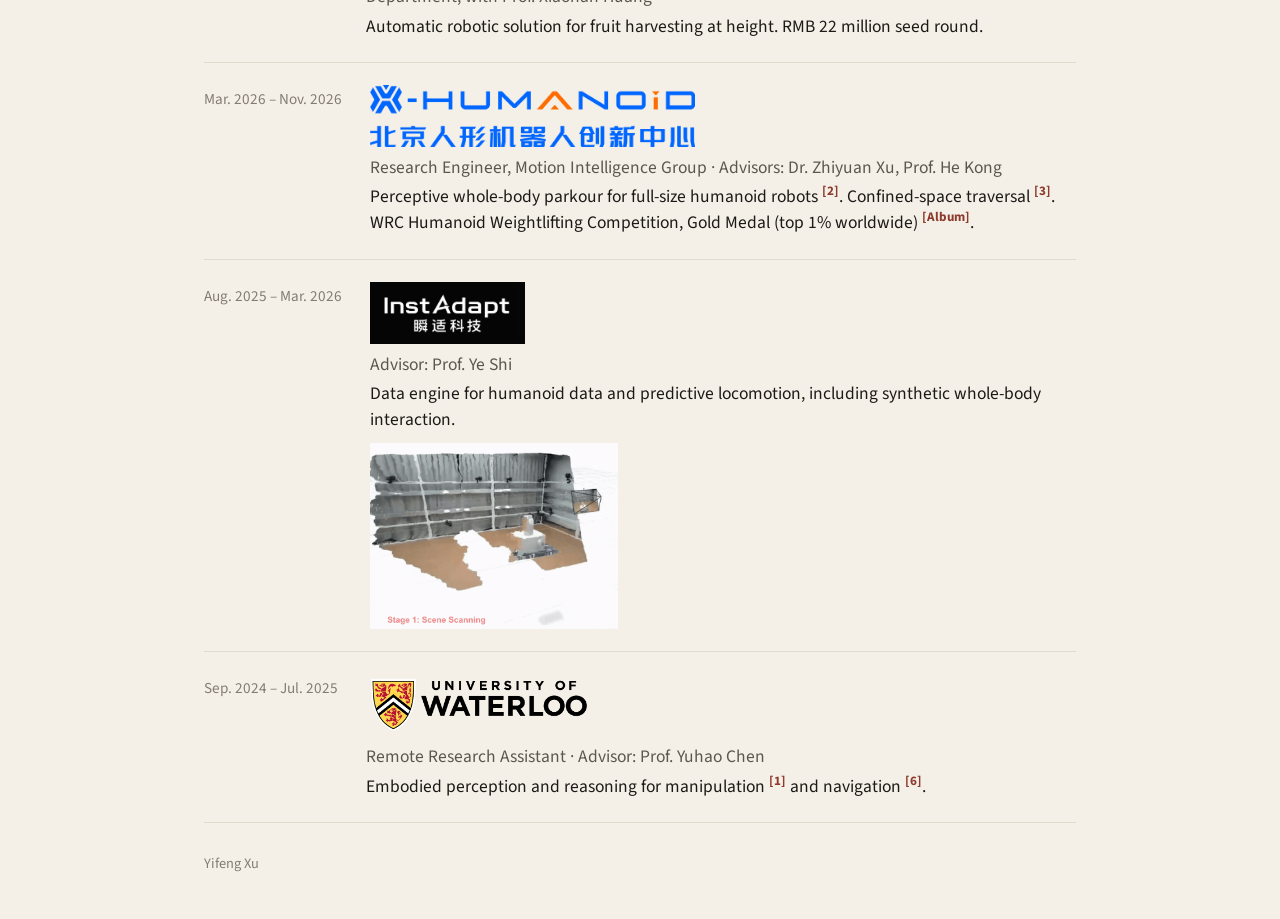
==== commit 3ee0bd82: "Revise the stealth startup entry to match the CV. The role is a technical member through March 2027," ====
--- a/index.html
+++ b/index.html
@@ -16,7 +16,7 @@
       <div>
         <h1>Yifeng Xu</h1>
         <p class="role">M.S., University of Michigan<br>Hybrid Dynamic Robotics Lab · Prof. Xiaonan Huang</p>
-        <p class="bio">I am a master's graduate of the University of Michigan. In the <a href="https://soft.robotics.umich.edu/">Hybrid Dynamic Robotics Lab</a>, advised by Prof. Xiaonan Huang, I worked on <a href="#capstone">sim-to-real transfer for novel robot morphologies</a>. I am also a technical founding member of the lab's spin-off, with Prof. Huang, where we build tactile dexterity for the agricultural sector.</p>
+        <p class="bio">I am a master's graduate of the University of Michigan. In the <a href="https://soft.robotics.umich.edu/">Hybrid Dynamic Robotics Lab</a>, advised by Prof. Xiaonan Huang, I worked on <a href="#capstone">sim-to-real transfer for novel robot morphologies</a>. I am also a technical member of the lab's spin-off, with Prof. Huang, where we build an automatic robotic solution for fruit harvesting at height.</p>
         <p class="bio">Before that, I received my bachelor's degree from Xi'an Jiaotong-Liverpool University and the University of Liverpool, graduating with High First Class Honours.</p>
         <p class="bio">I was also very fortunate to be advised by Prof. Yuhao Chen at the University of Waterloo, where I conducted research on embodied perception and reasoning for manipulation <a class="cite" href="#pub-1">[1]</a> and navigation <a class="cite" href="#pub-6">[6]</a>. In industry, I was a research engineer at X-Humanoid, working on perceptive whole-body parkour <a class="cite" href="#pub-2">[2]</a> and confined-space traversal <a class="cite" href="#pub-3">[3]</a> for full-size humanoid robots, and at InstAdapt, where I built a data engine for humanoid data and predictive locomotion <a class="cite" href="#pub-4">[4]</a>.</p>
         <p class="bio">I pursue <strong>Deployable</strong> humanoid whole-body control, including athletic intelligence and loco-manipulation.</p>
@@ -218,15 +218,15 @@
         <h2>Experience</h2>
 
         <article class="job">
-          <p class="when">Apr. 2026 – Present</p>
+          <p class="when">Apr. 2026 – Mar. 2027</p>
           <div>
             <div class="logo-row">
               <img class="org-logo org-mark" src="assets/stealth-logo.png" alt="" width="200" height="200">
               <a href="https://soft.robotics.umich.edu/"><img class="org-logo" src="assets/hdrl-logo.png" alt="Hybrid Dynamic Robotics Lab" width="155" height="160"></a>
             </div>
             <h3>Stealth Startup</h3>
-            <p class="where">Technical founding member · Spin-off of the <a href="https://soft.robotics.umich.edu/">Hybrid Dynamic Robotics Lab</a>, Michigan Robotics Department, with Prof. Xiaonan Huang</p>
-            <p><strong>RMB 22 million seed round.</strong> Tactile dexterity for agricultural applications, including fruit harvesting.</p>
+            <p class="where">Technical member · Spin-off of the <a href="https://soft.robotics.umich.edu/">Hybrid Dynamic Robotics Lab</a>, Michigan Robotics Department, with Prof. Xiaonan Huang</p>
+            <p>Automatic robotic solution for fruit harvesting at height. RMB 22 million seed round.</p>
           </div>
         </article>
 
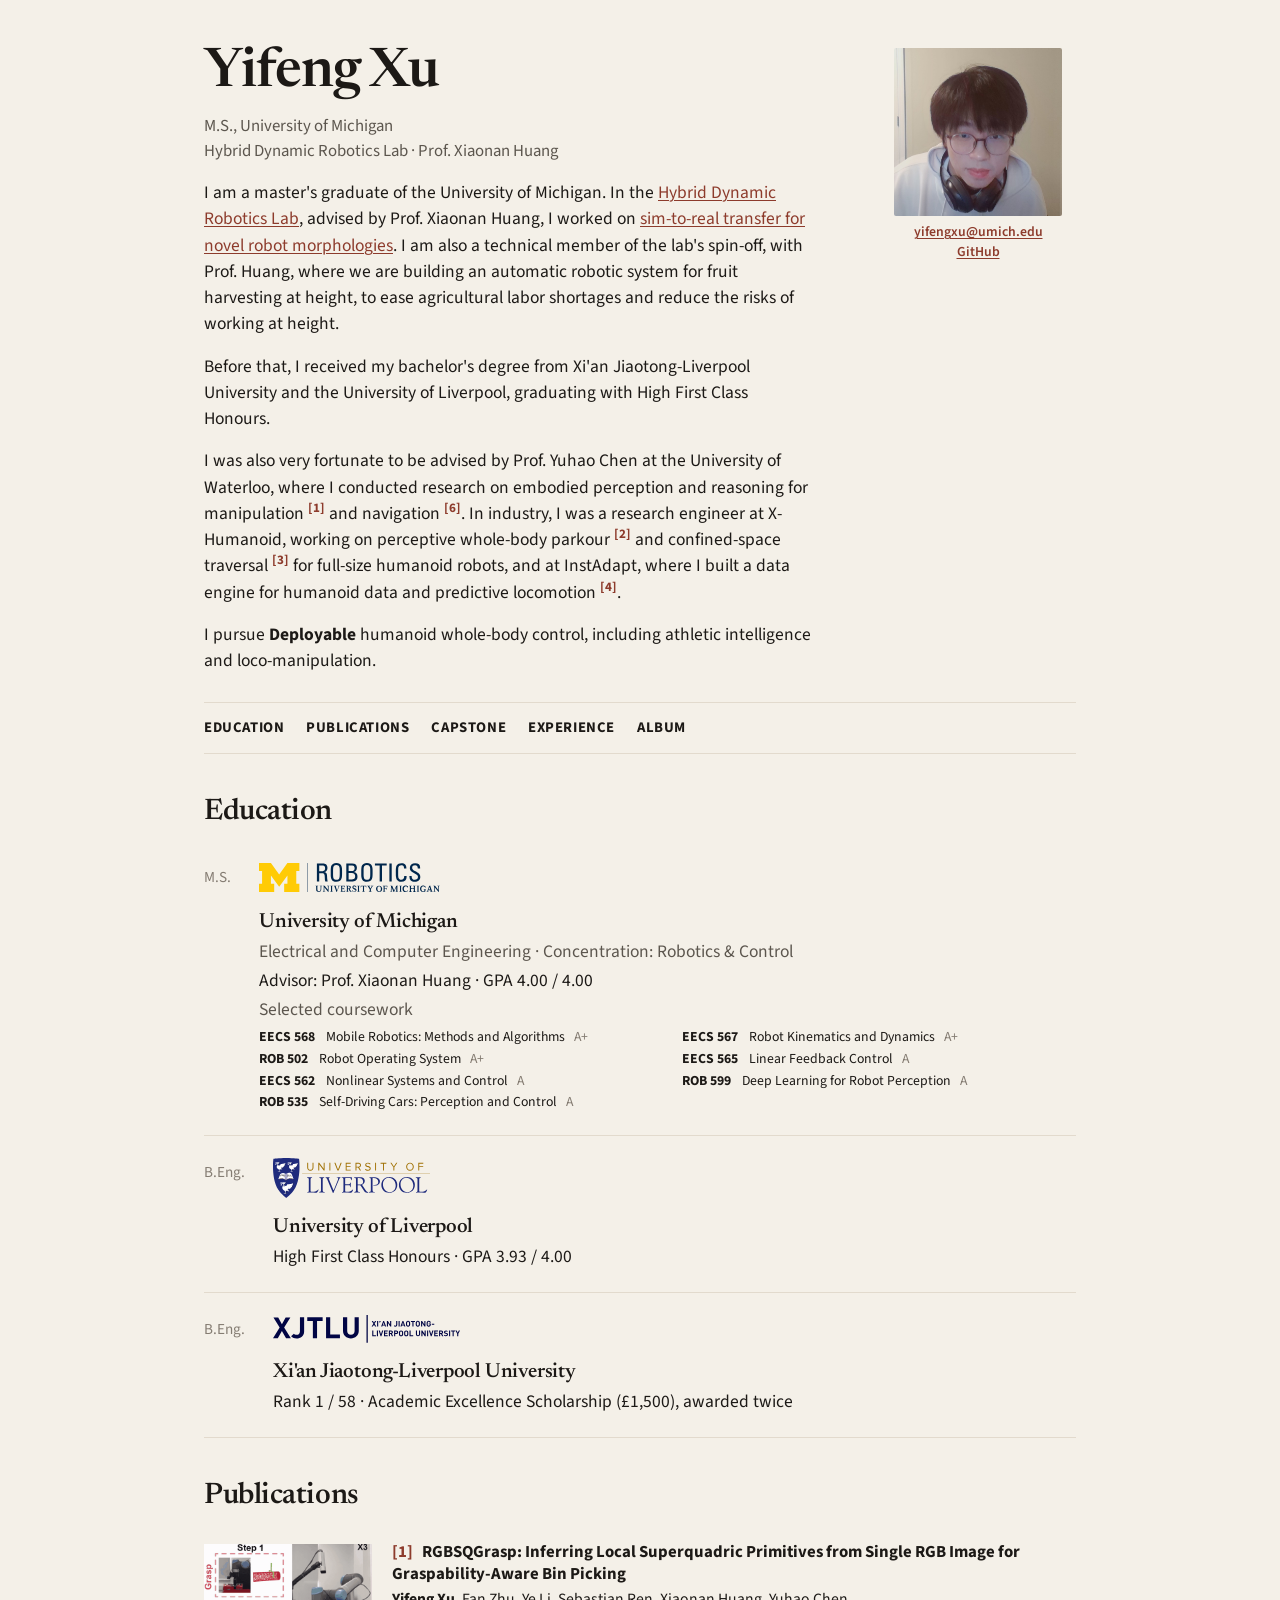
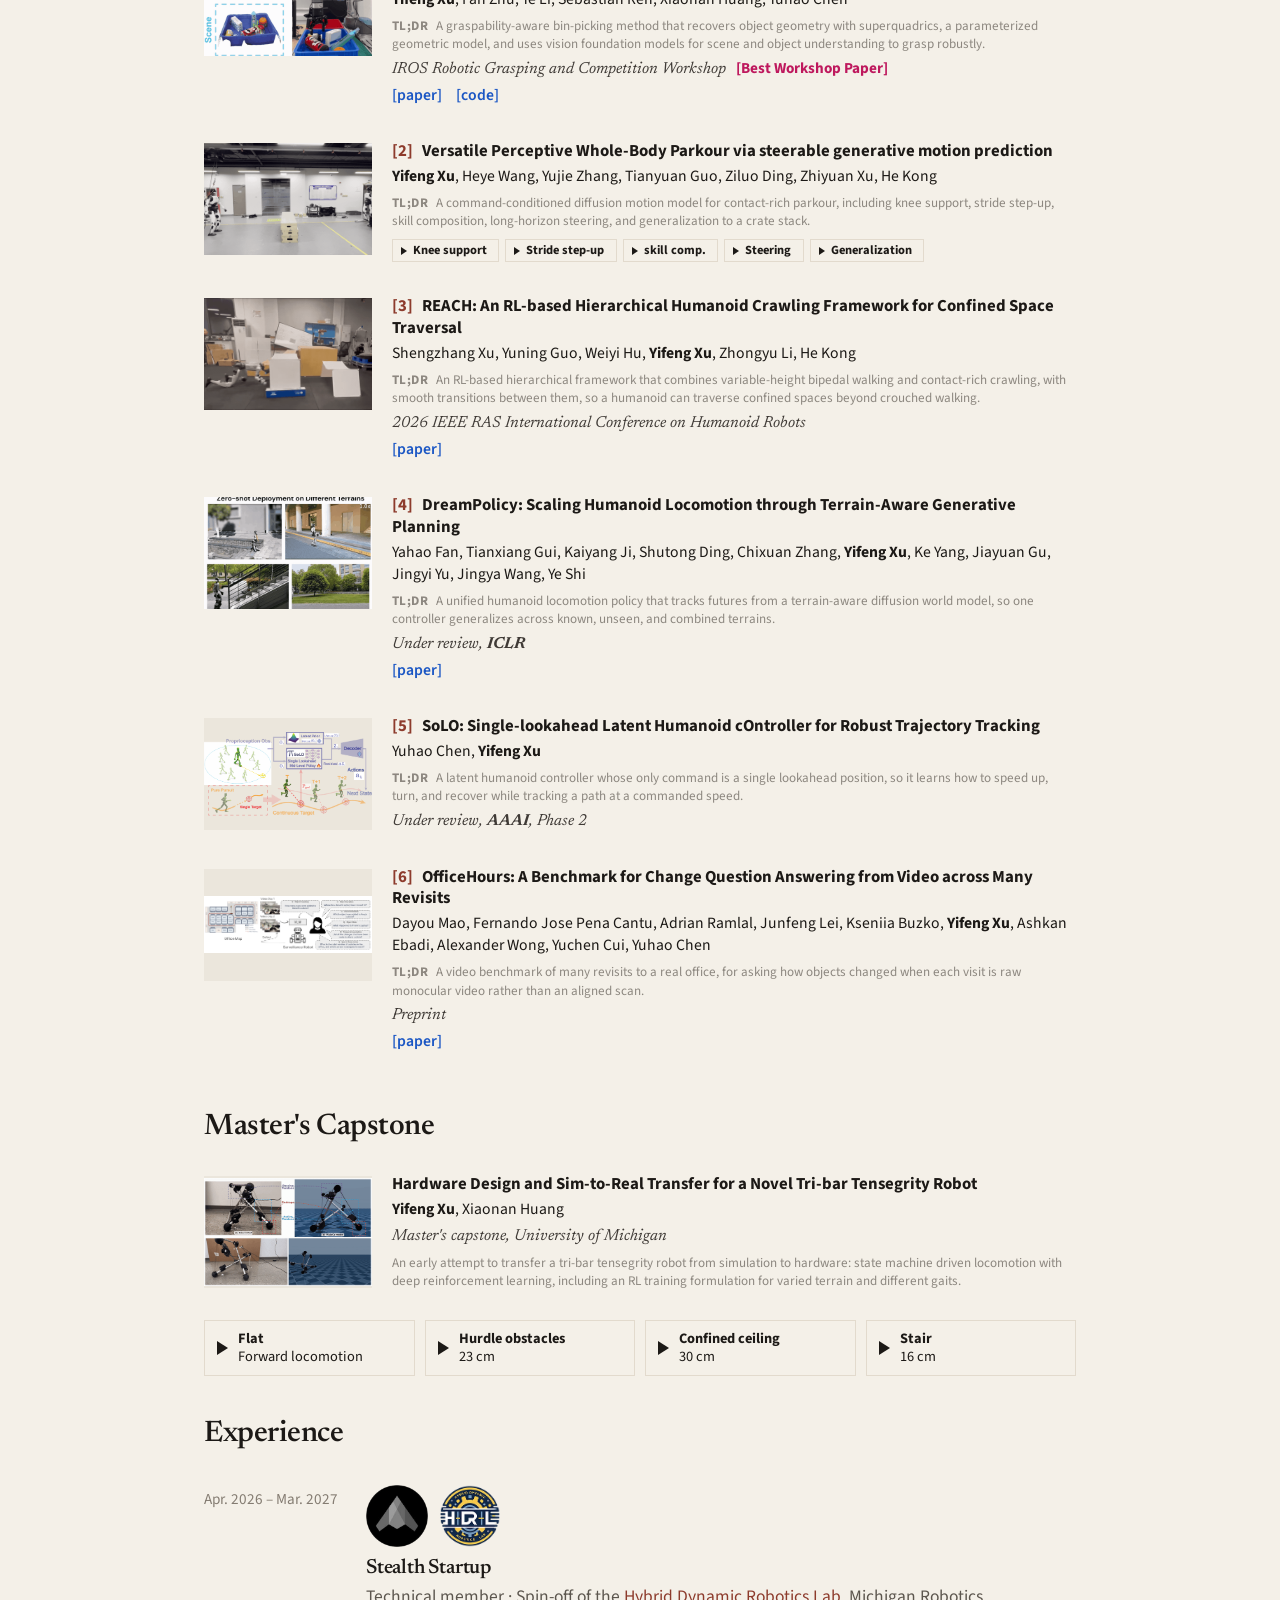
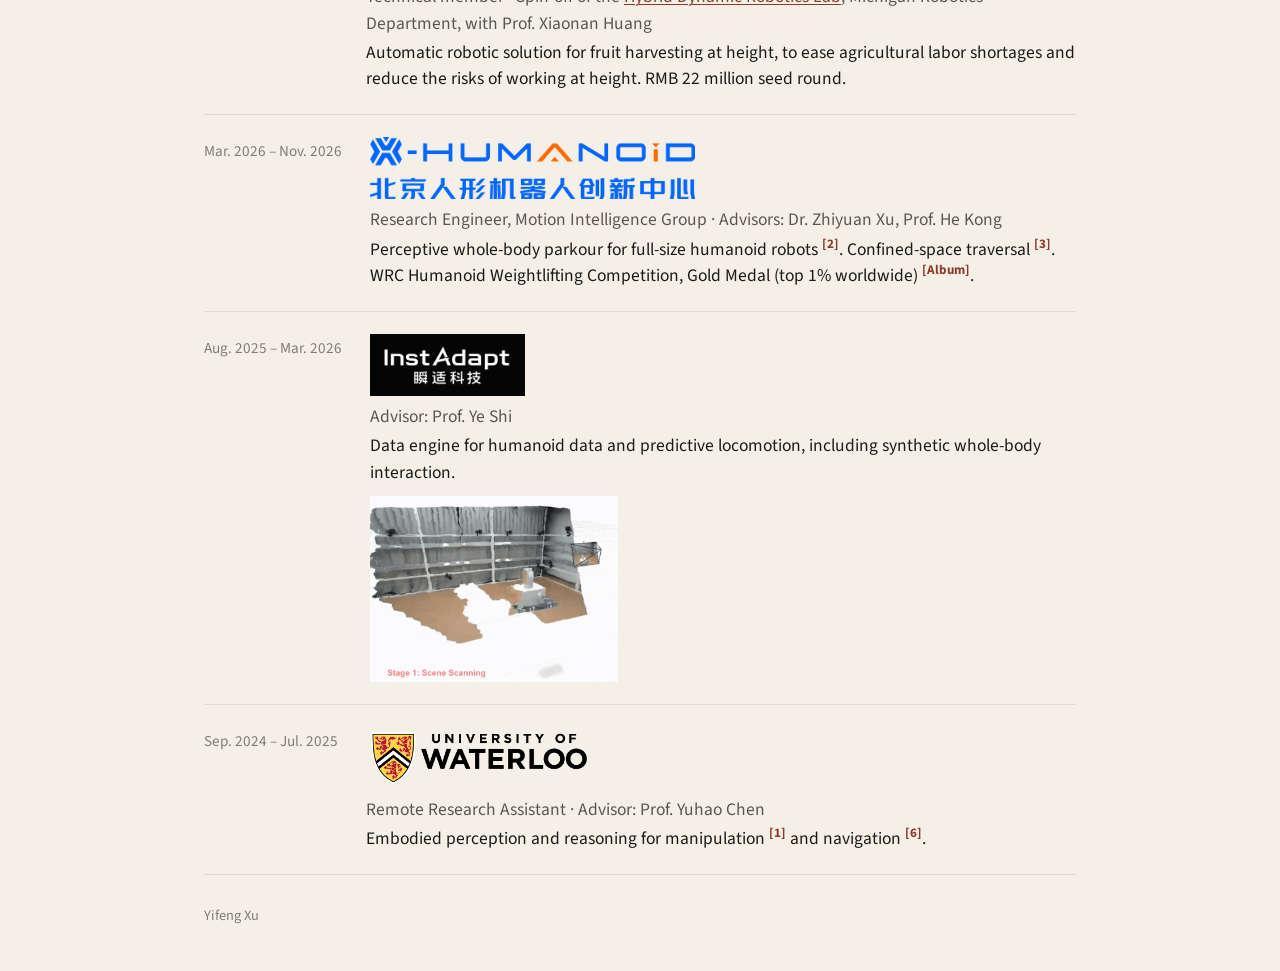
==== commit 336807fe: "State why the harvesting system addresses labor shortages and working-at-height risk." ====
--- a/index.html
+++ b/index.html
@@ -16,7 +16,7 @@
       <div>
         <h1>Yifeng Xu</h1>
         <p class="role">M.S., University of Michigan<br>Hybrid Dynamic Robotics Lab · Prof. Xiaonan Huang</p>
-        <p class="bio">I am a master's graduate of the University of Michigan. In the <a href="https://soft.robotics.umich.edu/">Hybrid Dynamic Robotics Lab</a>, advised by Prof. Xiaonan Huang, I worked on <a href="#capstone">sim-to-real transfer for novel robot morphologies</a>. I am also a technical member of the lab's spin-off, with Prof. Huang, where we build an automatic robotic solution for fruit harvesting at height.</p>
+        <p class="bio">I am a master's graduate of the University of Michigan. In the <a href="https://soft.robotics.umich.edu/">Hybrid Dynamic Robotics Lab</a>, advised by Prof. Xiaonan Huang, I worked on <a href="#capstone">sim-to-real transfer for novel robot morphologies</a>. I am also a technical member of the lab's spin-off, with Prof. Huang, where we are building an automatic robotic system for fruit harvesting at height, to ease agricultural labor shortages and reduce the risks of working at height.</p>
         <p class="bio">Before that, I received my bachelor's degree from Xi'an Jiaotong-Liverpool University and the University of Liverpool, graduating with High First Class Honours.</p>
         <p class="bio">I was also very fortunate to be advised by Prof. Yuhao Chen at the University of Waterloo, where I conducted research on embodied perception and reasoning for manipulation <a class="cite" href="#pub-1">[1]</a> and navigation <a class="cite" href="#pub-6">[6]</a>. In industry, I was a research engineer at X-Humanoid, working on perceptive whole-body parkour <a class="cite" href="#pub-2">[2]</a> and confined-space traversal <a class="cite" href="#pub-3">[3]</a> for full-size humanoid robots, and at InstAdapt, where I built a data engine for humanoid data and predictive locomotion <a class="cite" href="#pub-4">[4]</a>.</p>
         <p class="bio">I pursue <strong>Deployable</strong> humanoid whole-body control, including athletic intelligence and loco-manipulation.</p>
@@ -226,7 +226,7 @@
             </div>
             <h3>Stealth Startup</h3>
             <p class="where">Technical member · Spin-off of the <a href="https://soft.robotics.umich.edu/">Hybrid Dynamic Robotics Lab</a>, Michigan Robotics Department, with Prof. Xiaonan Huang</p>
-            <p>Automatic robotic solution for fruit harvesting at height. RMB 22 million seed round.</p>
+            <p>Automatic robotic solution for fruit harvesting at height, to ease agricultural labor shortages and reduce the risks of working at height. RMB 22 million seed round.</p>
           </div>
         </article>
 
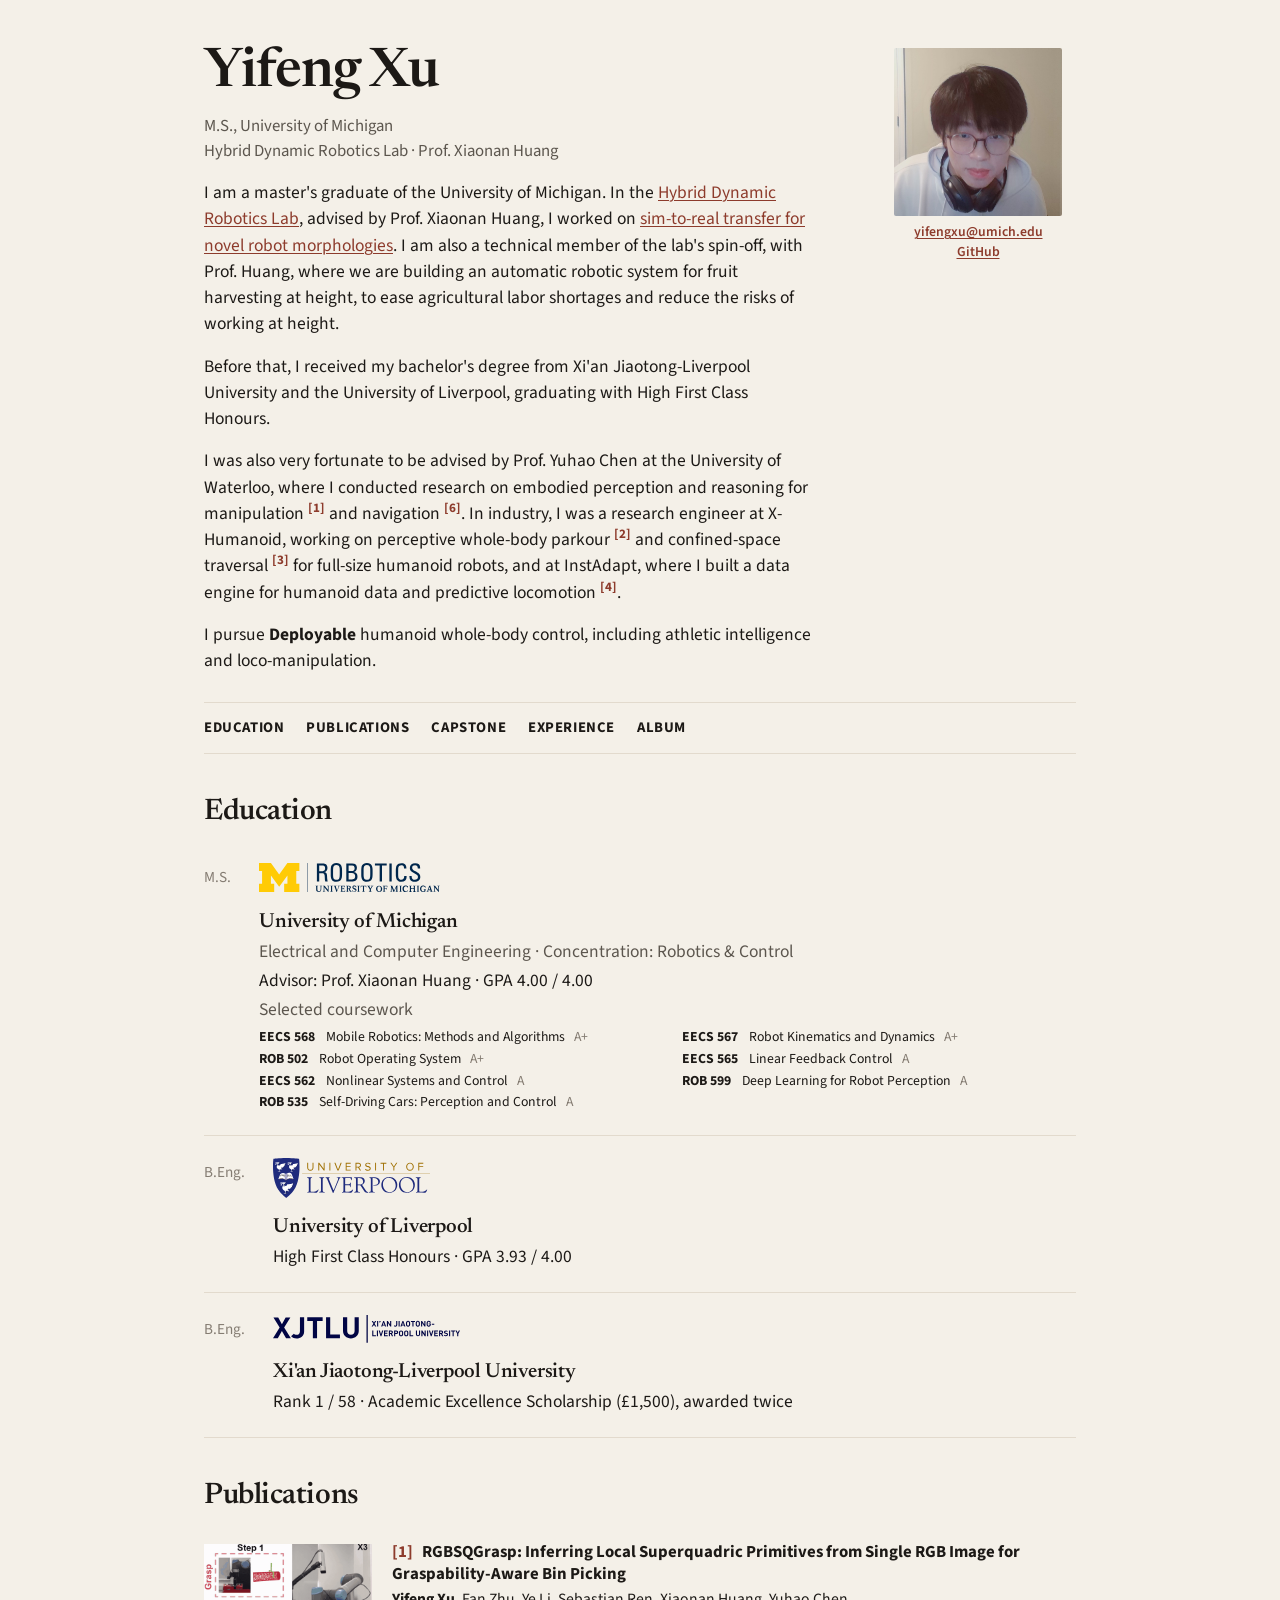
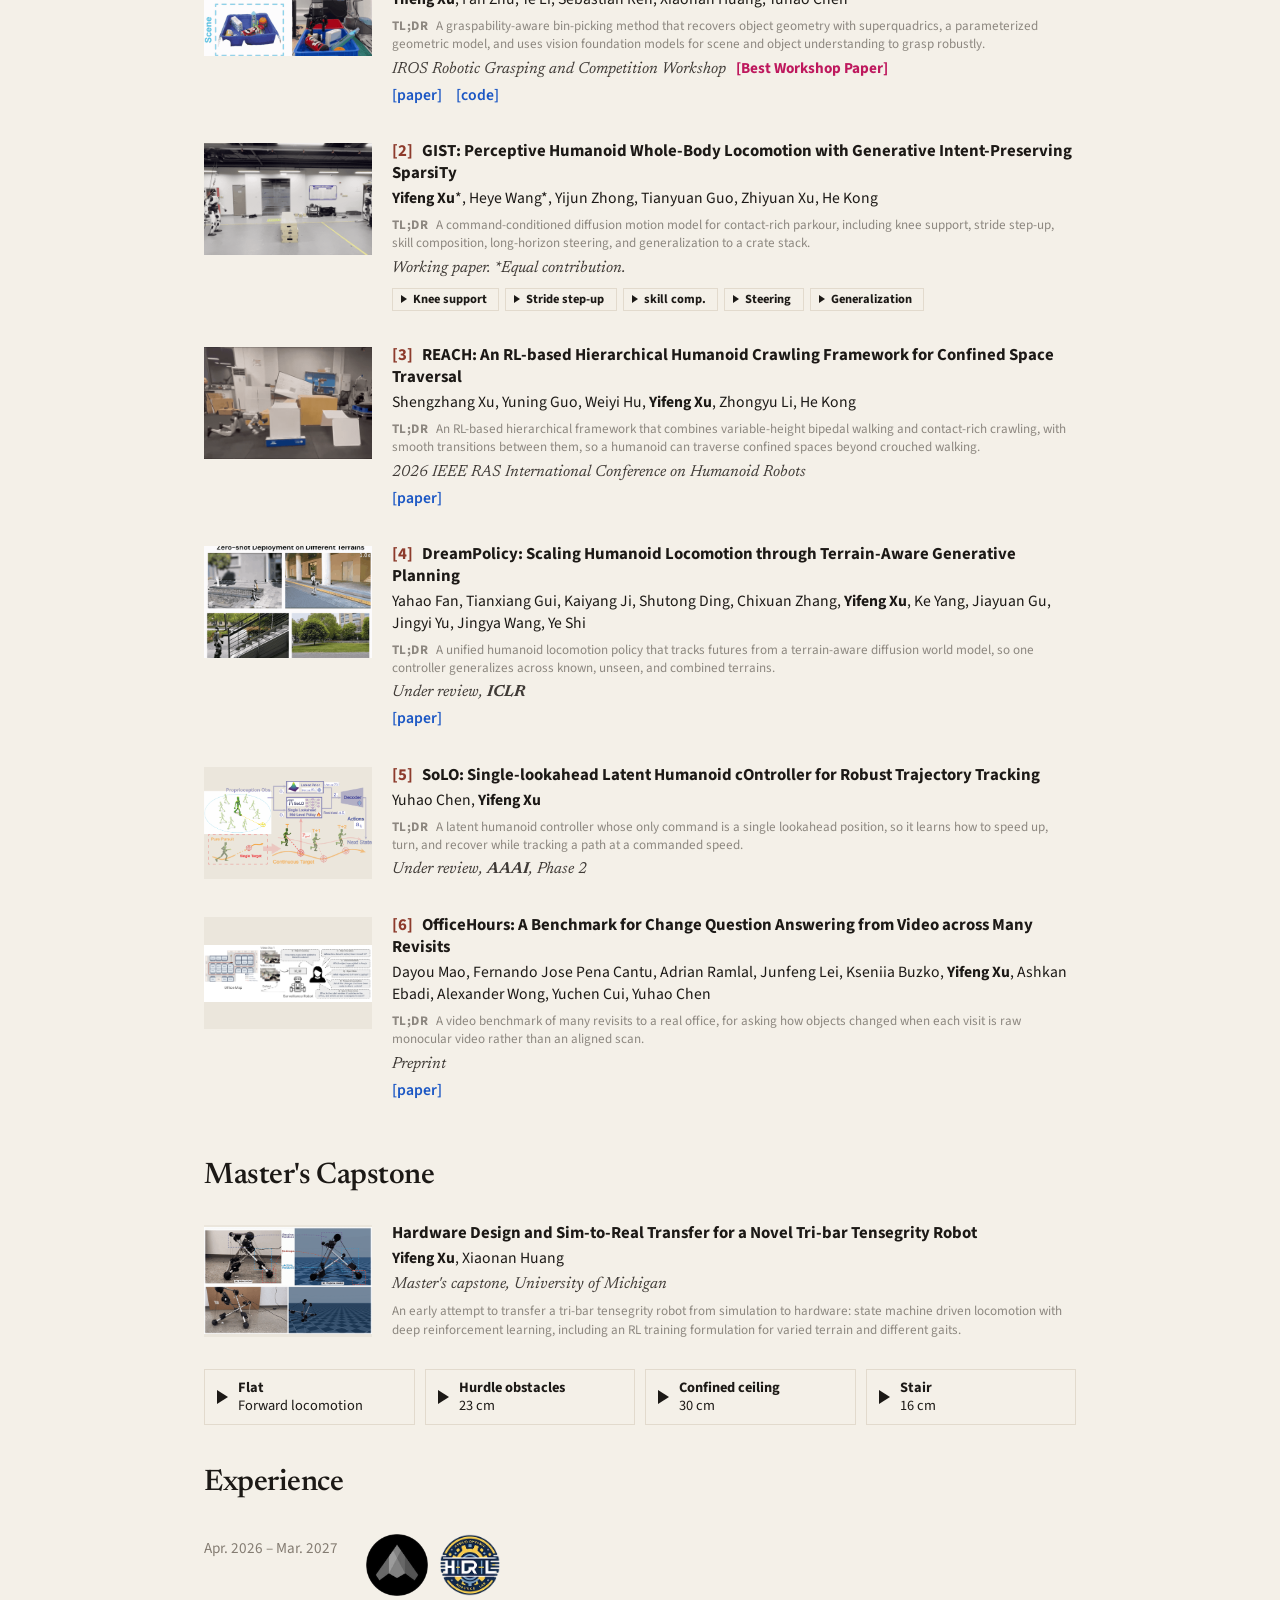
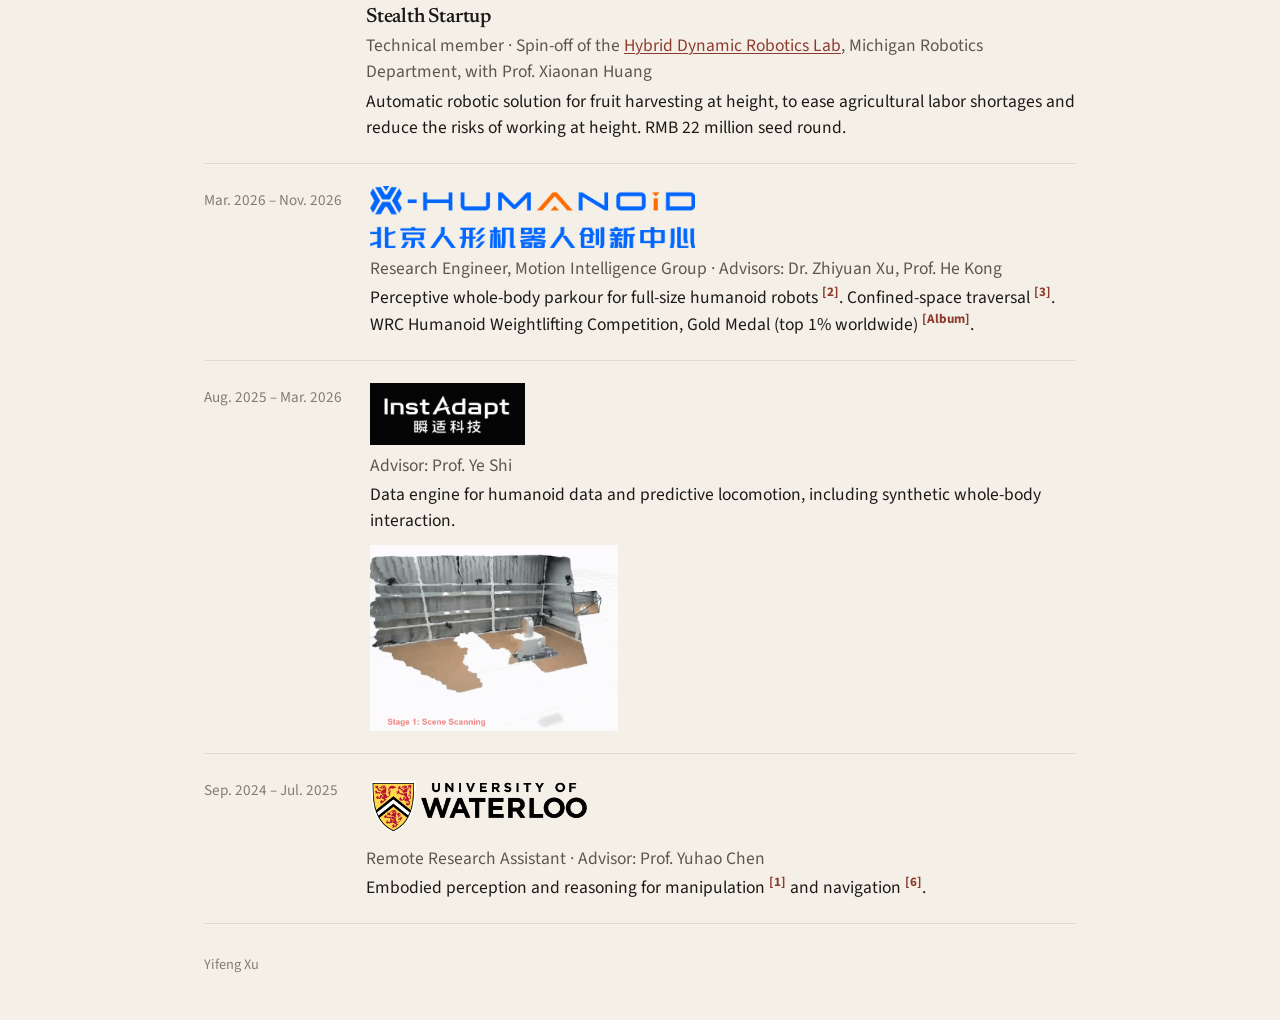
==== commit eb83bdbf: "Rename the parkour paper to GIST and list the updated authors." ====
--- a/index.html
+++ b/index.html
@@ -100,9 +100,10 @@
             <img src="assets/thumbs/perceptive_parkour.gif" alt="Humanoid robot performing perceptive whole-body parkour" width="480" height="270">
           </a>
           <div>
-            <h3><span class="pub-no">[2]</span> Versatile Perceptive Whole-Body Parkour via steerable generative motion prediction</h3>
-            <p class="authors"><strong>Yifeng Xu</strong>, Heye Wang, Yujie Zhang, Tianyuan Guo, Ziluo Ding, Zhiyuan Xu, He Kong</p>
+            <h3><span class="pub-no">[2]</span> GIST: Perceptive Humanoid Whole-Body Locomotion with Generative Intent-Preserving SparsiTy</h3>
+            <p class="authors"><strong>Yifeng Xu</strong>*, Heye Wang*, Yijun Zhong, Tianyuan Guo, Zhiyuan Xu, He Kong</p>
             <p class="tldr"><span>TL;DR</span> A command-conditioned diffusion motion model for contact-rich parkour, including knee support, stride step-up, skill composition, long-horizon steering, and generalization to a crate stack.</p>
+            <p class="meta">Working paper. *Equal contribution.</p>
             <div class="terrain modes">
               <a href="assets/parkour_demo.mp4?v=wm2" data-video data-caption="Knee support onto the box, then a jump down" data-alt="Humanoid robot using a knee to get onto a box, then jumping down">
                 <span class="play" aria-hidden="true"></span>
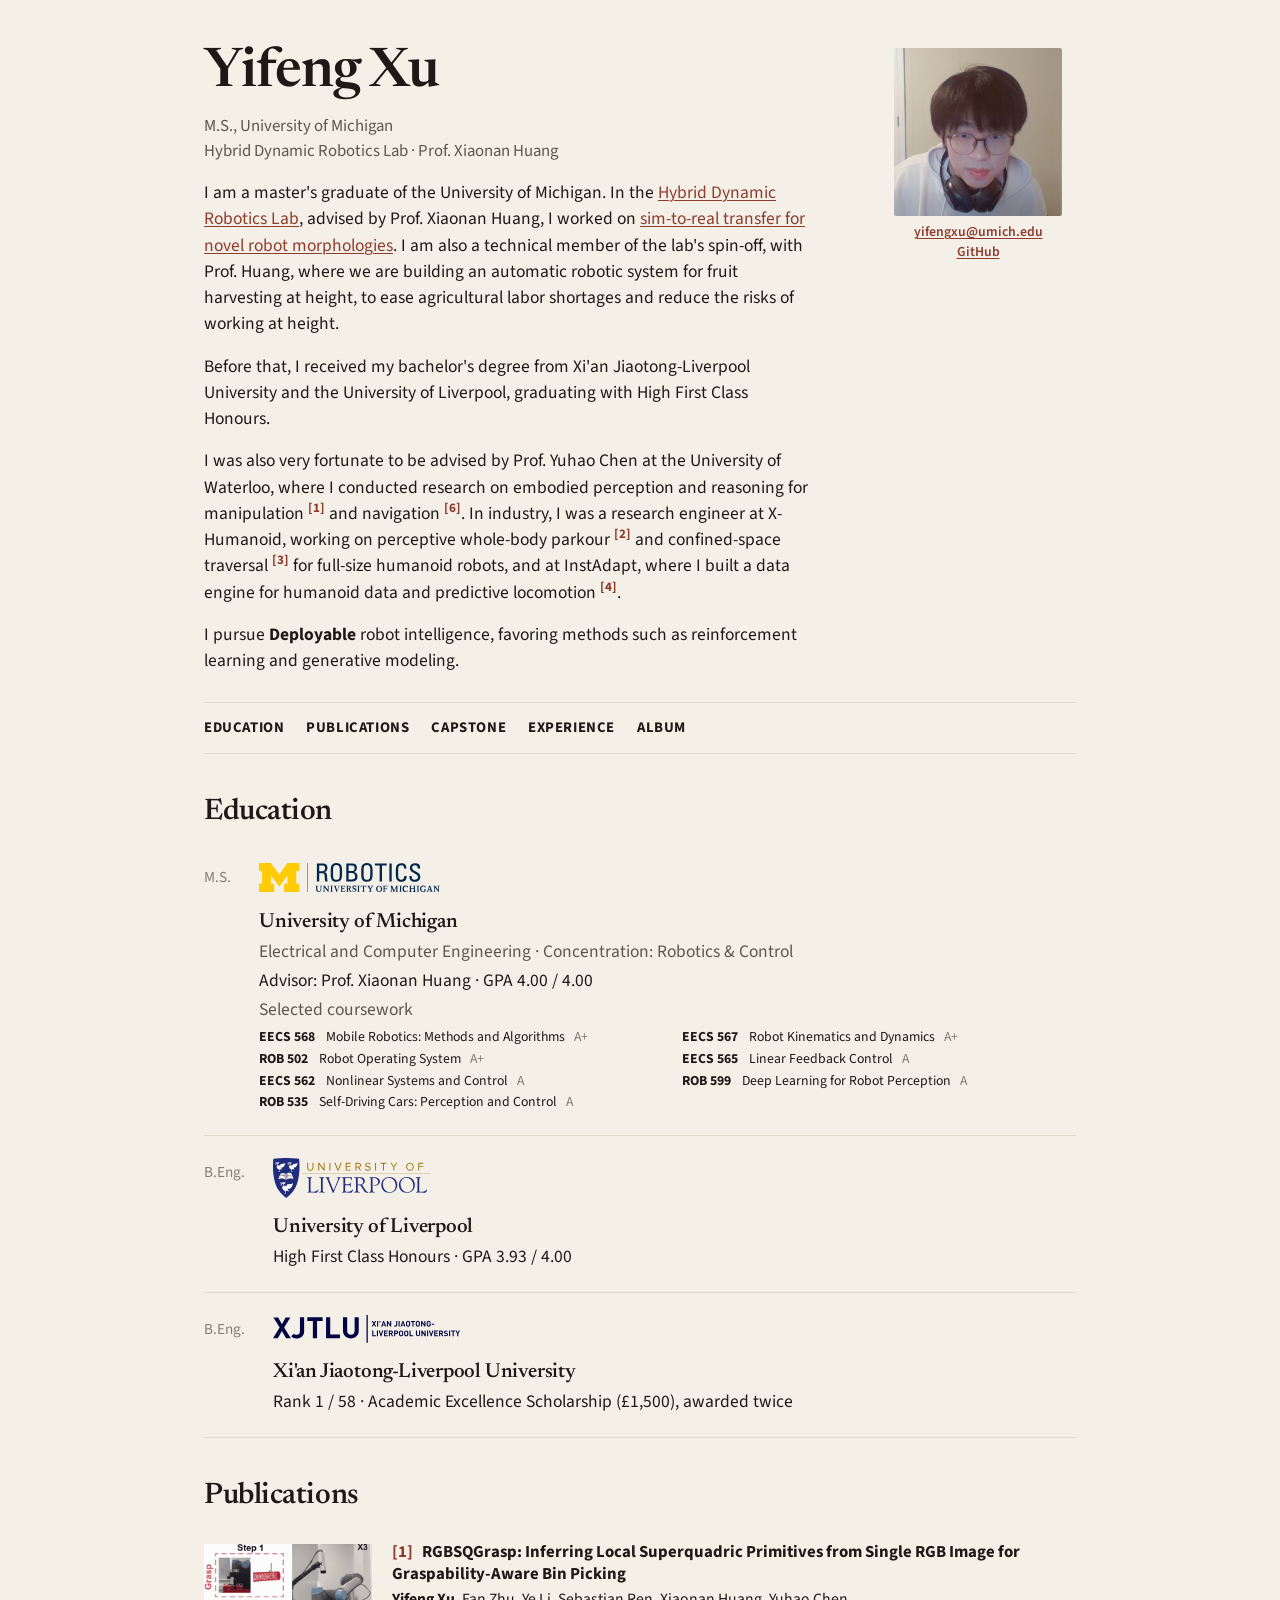
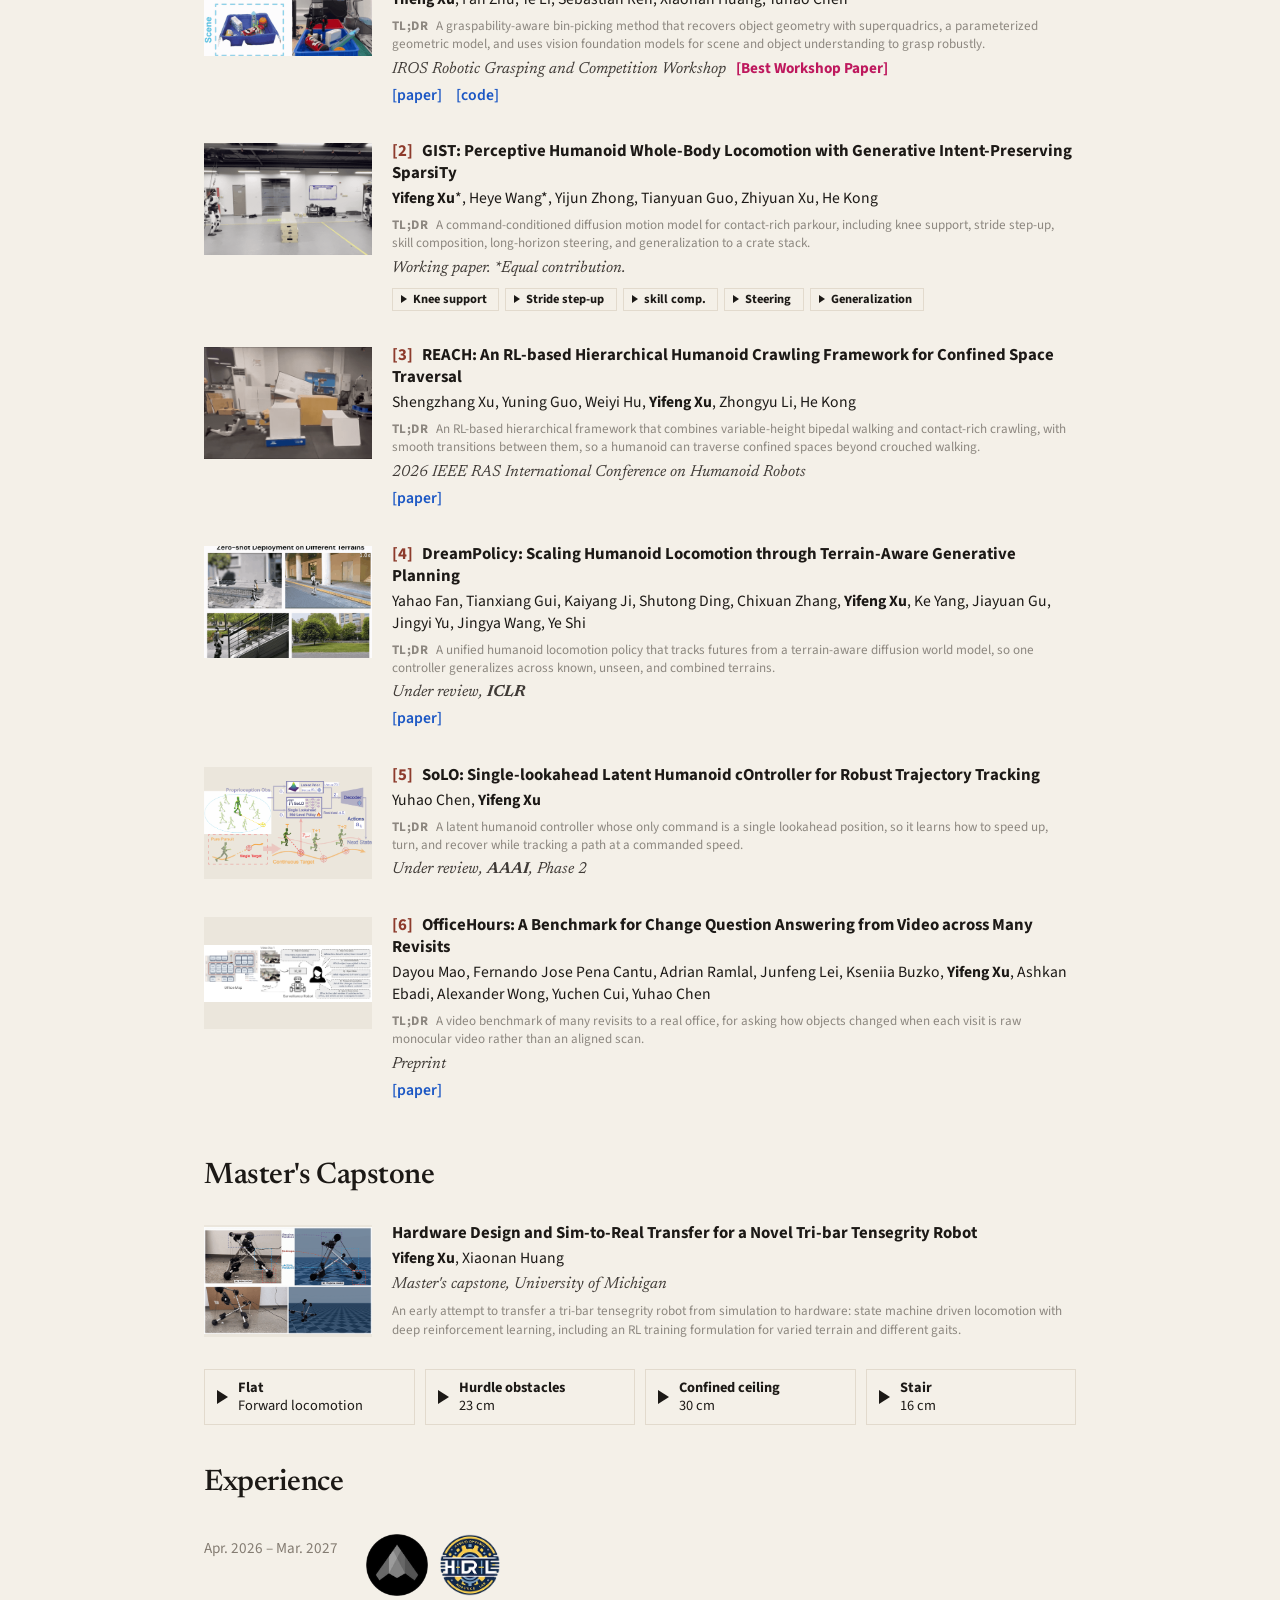
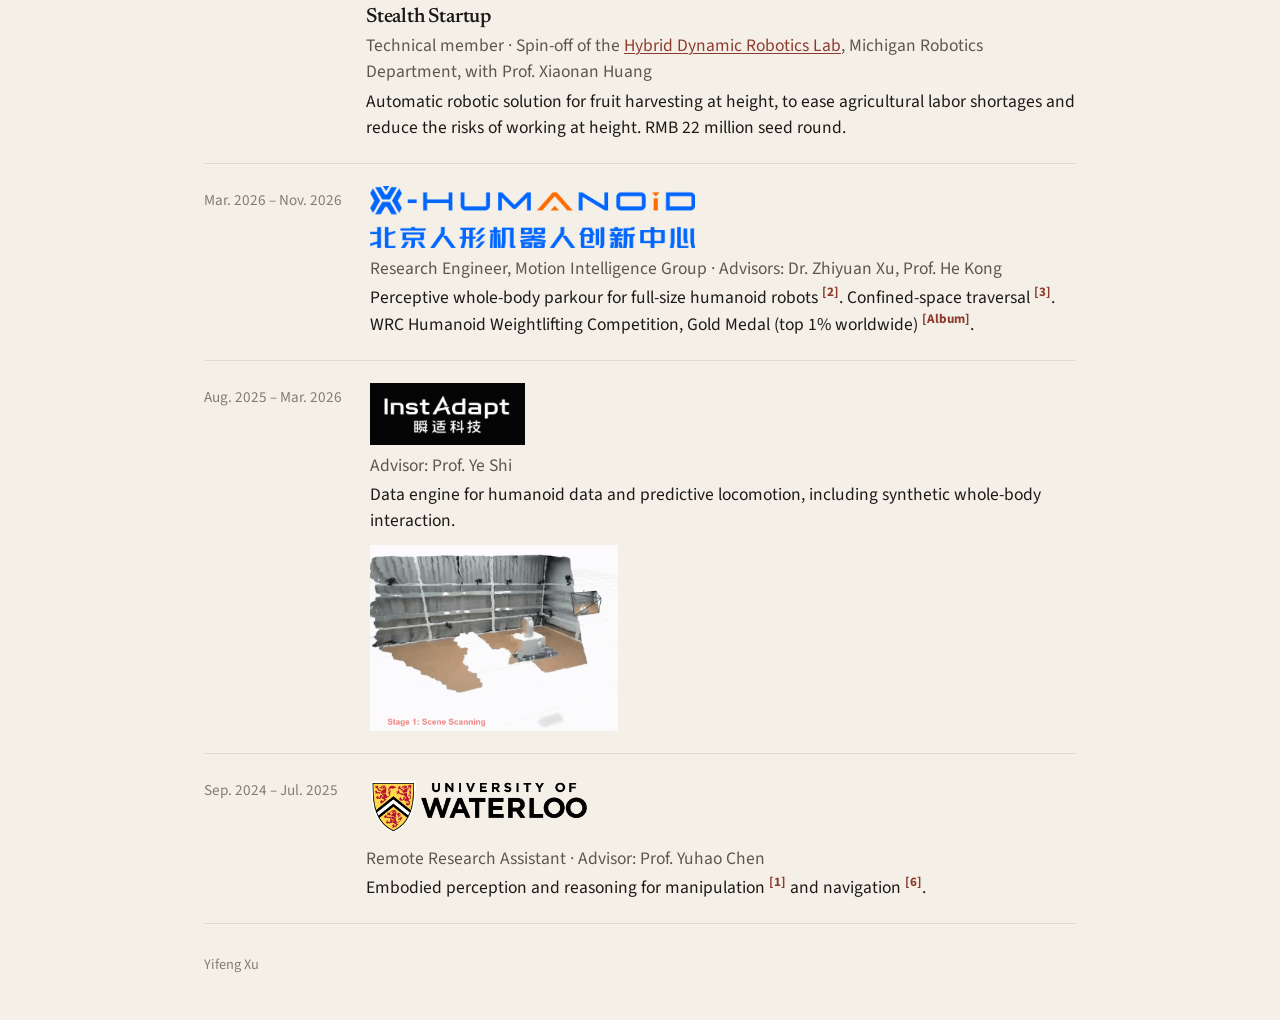
==== commit a4de7e64: "Reframe the research line around deployable robot intelligence." ====
--- a/index.html
+++ b/index.html
@@ -19,7 +19,7 @@
         <p class="bio">I am a master's graduate of the University of Michigan. In the <a href="https://soft.robotics.umich.edu/">Hybrid Dynamic Robotics Lab</a>, advised by Prof. Xiaonan Huang, I worked on <a href="#capstone">sim-to-real transfer for novel robot morphologies</a>. I am also a technical member of the lab's spin-off, with Prof. Huang, where we are building an automatic robotic system for fruit harvesting at height, to ease agricultural labor shortages and reduce the risks of working at height.</p>
         <p class="bio">Before that, I received my bachelor's degree from Xi'an Jiaotong-Liverpool University and the University of Liverpool, graduating with High First Class Honours.</p>
         <p class="bio">I was also very fortunate to be advised by Prof. Yuhao Chen at the University of Waterloo, where I conducted research on embodied perception and reasoning for manipulation <a class="cite" href="#pub-1">[1]</a> and navigation <a class="cite" href="#pub-6">[6]</a>. In industry, I was a research engineer at X-Humanoid, working on perceptive whole-body parkour <a class="cite" href="#pub-2">[2]</a> and confined-space traversal <a class="cite" href="#pub-3">[3]</a> for full-size humanoid robots, and at InstAdapt, where I built a data engine for humanoid data and predictive locomotion <a class="cite" href="#pub-4">[4]</a>.</p>
-        <p class="bio">I pursue <strong>Deployable</strong> humanoid whole-body control, including athletic intelligence and loco-manipulation.</p>
+        <p class="bio">I pursue <strong>Deployable</strong> robot intelligence, favoring methods such as reinforcement learning and generative modeling.</p>
       </div>
       <div class="identity">
         <img class="portrait" src="assets/portrait.jpg" alt="Portrait of Yifeng Xu">
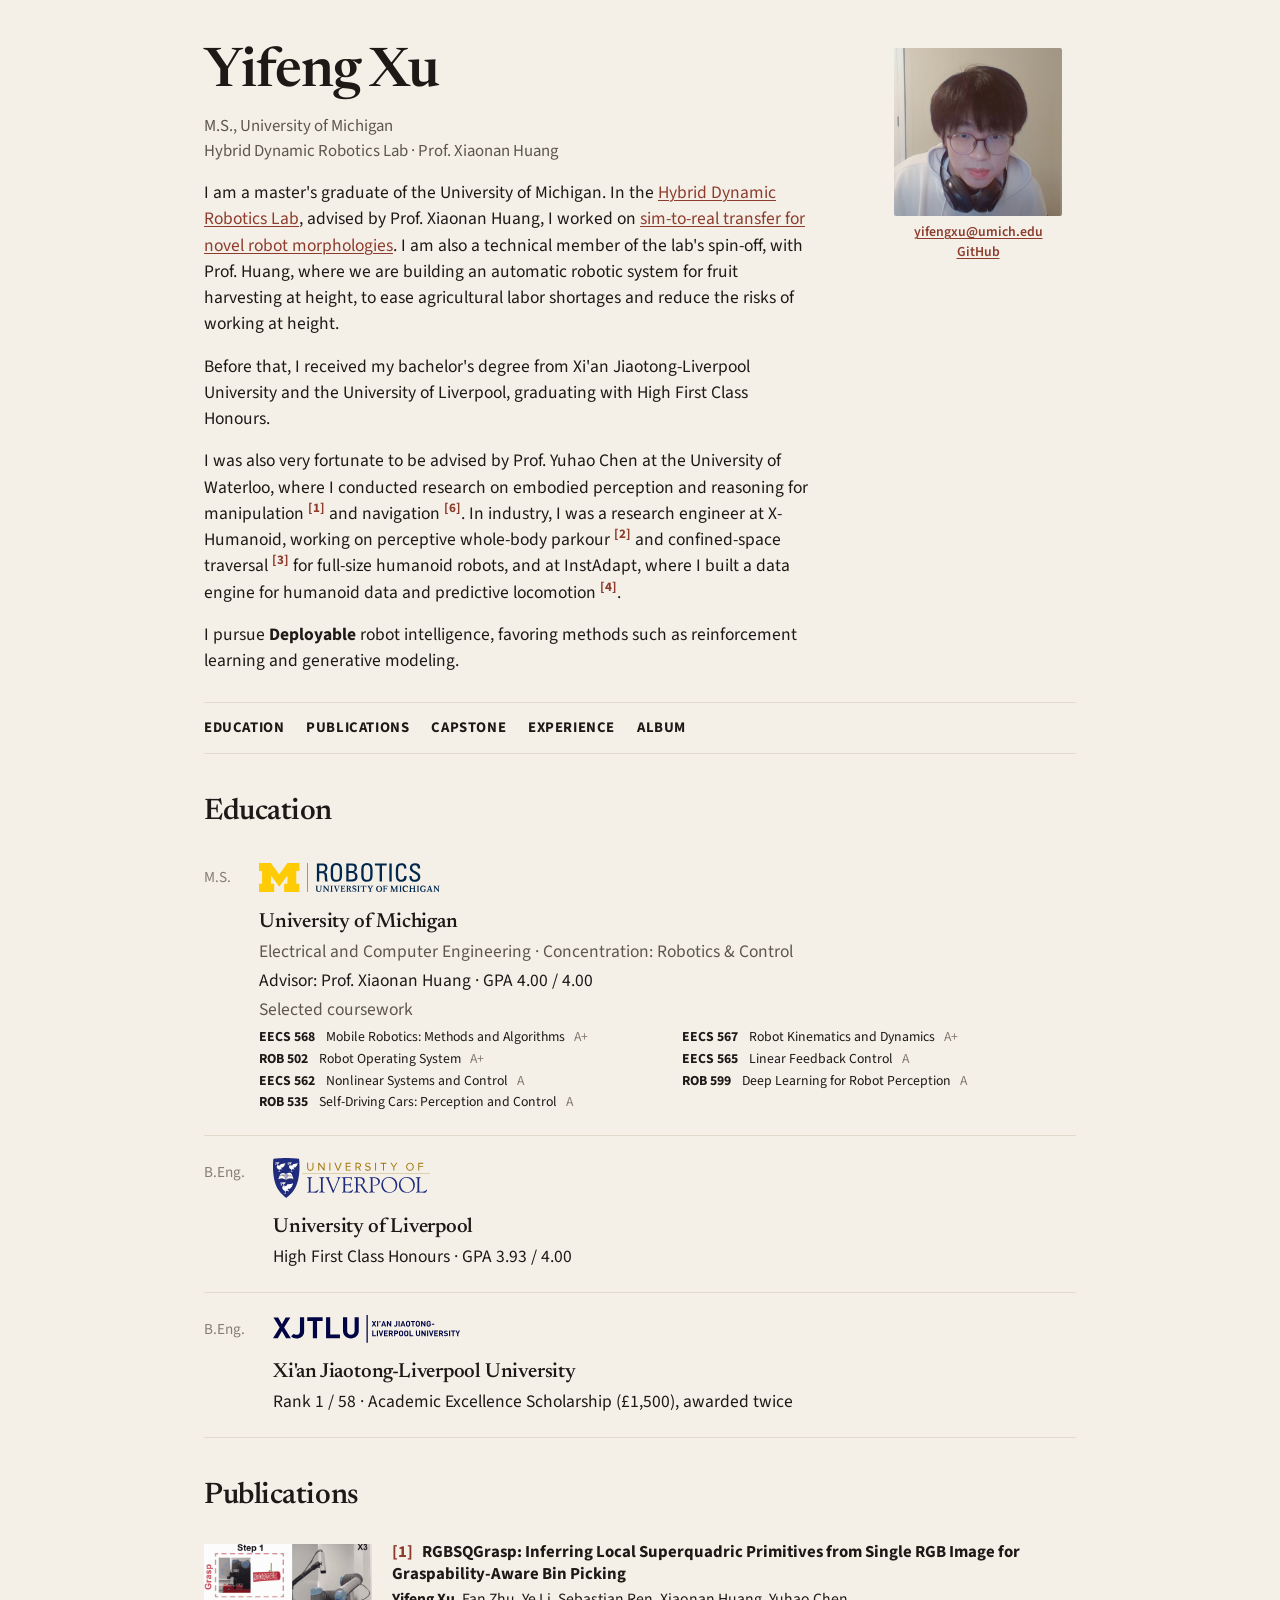
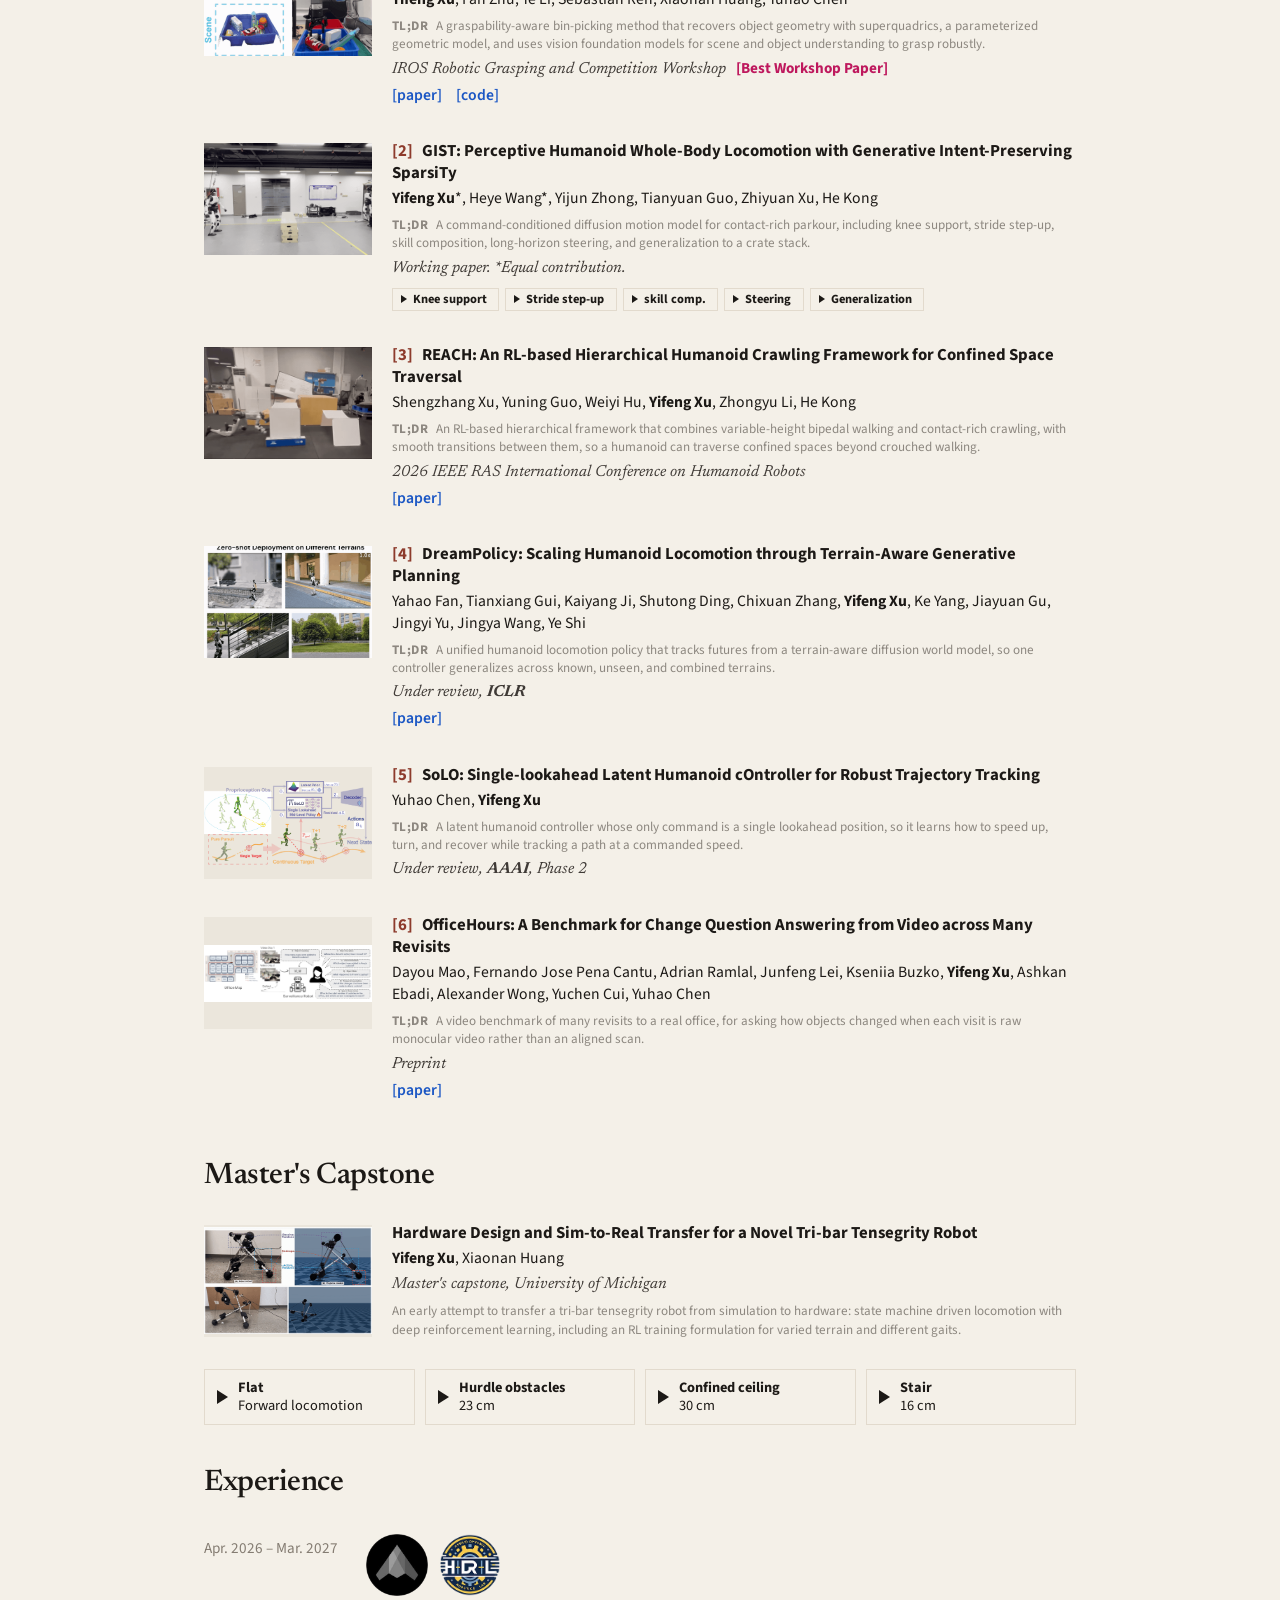
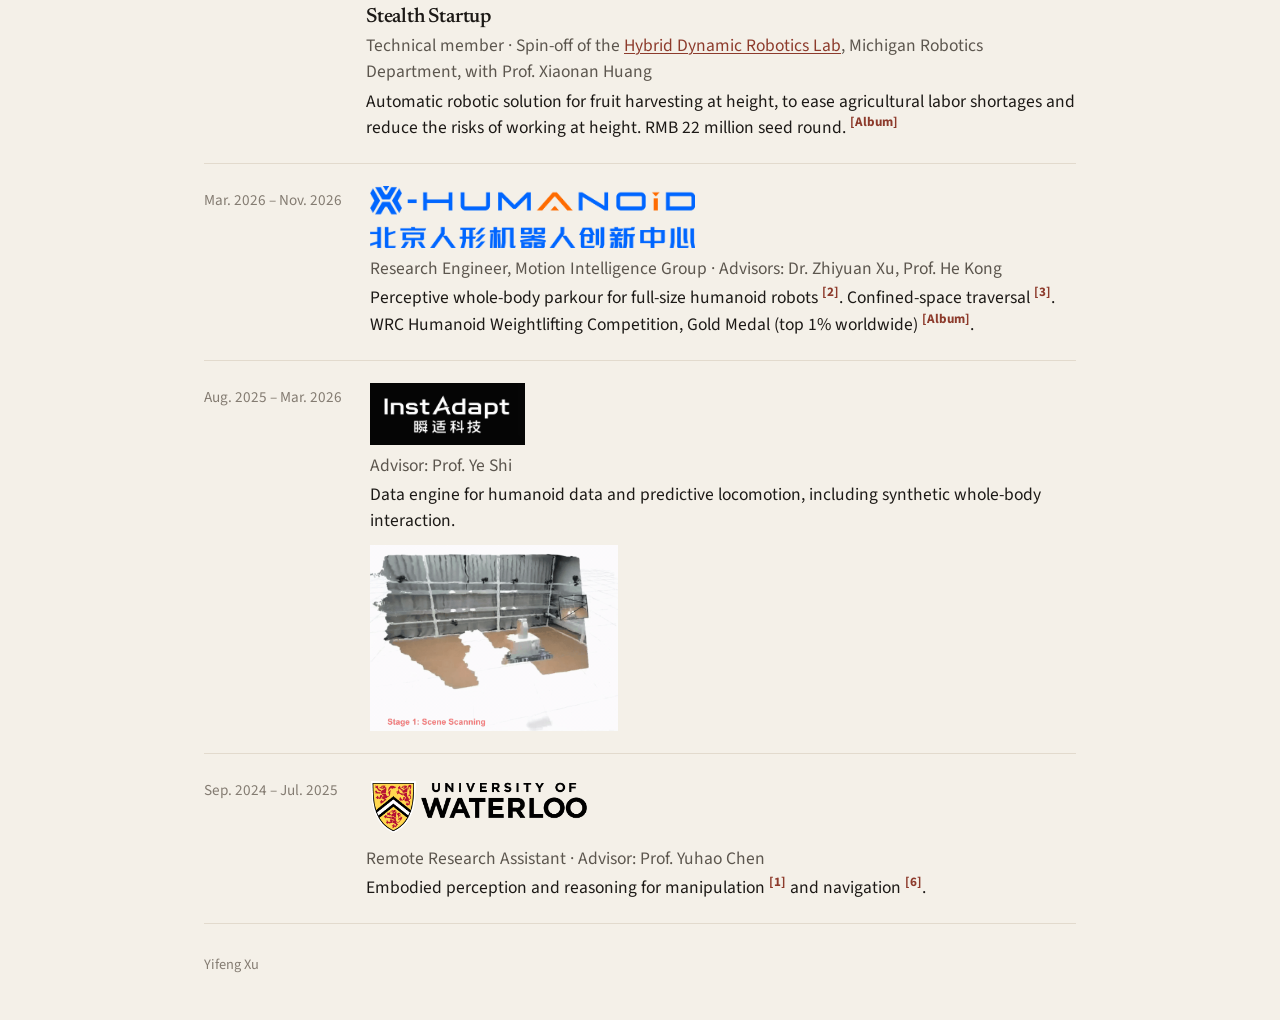
==== commit 800fd77e: "Add a startup album from IROS 2023 in Detroit to the 2026 Guangxi roadshow. Link it from the stealth" ====
--- a/index.html
+++ b/index.html
@@ -227,7 +227,7 @@
             </div>
             <h3>Stealth Startup</h3>
             <p class="where">Technical member · Spin-off of the <a href="https://soft.robotics.umich.edu/">Hybrid Dynamic Robotics Lab</a>, Michigan Robotics Department, with Prof. Xiaonan Huang</p>
-            <p>Automatic robotic solution for fruit harvesting at height, to ease agricultural labor shortages and reduce the risks of working at height. RMB 22 million seed round.</p>
+            <p>Automatic robotic solution for fruit harvesting at height, to ease agricultural labor shortages and reduce the risks of working at height. RMB 22 million seed round. <a class="cite" href="album.html#startup">[Album]</a></p>
           </div>
         </article>
 
